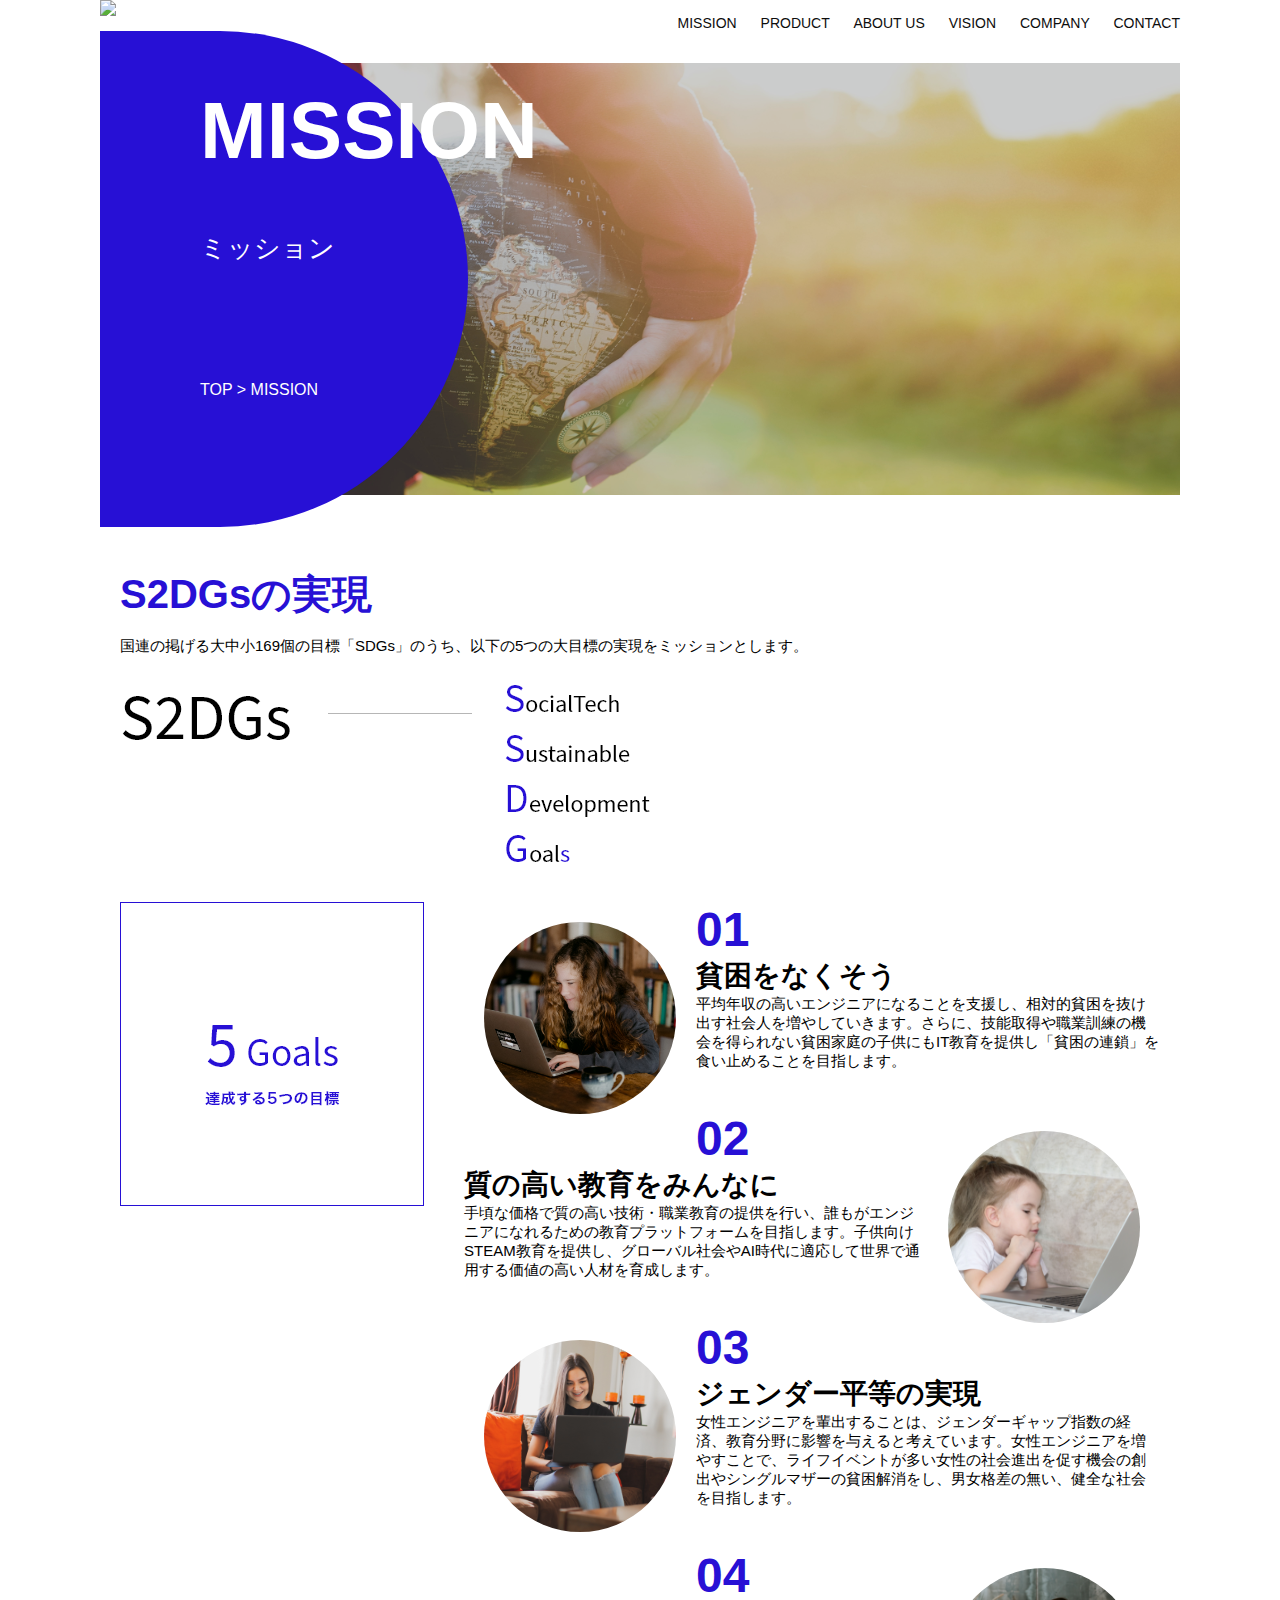
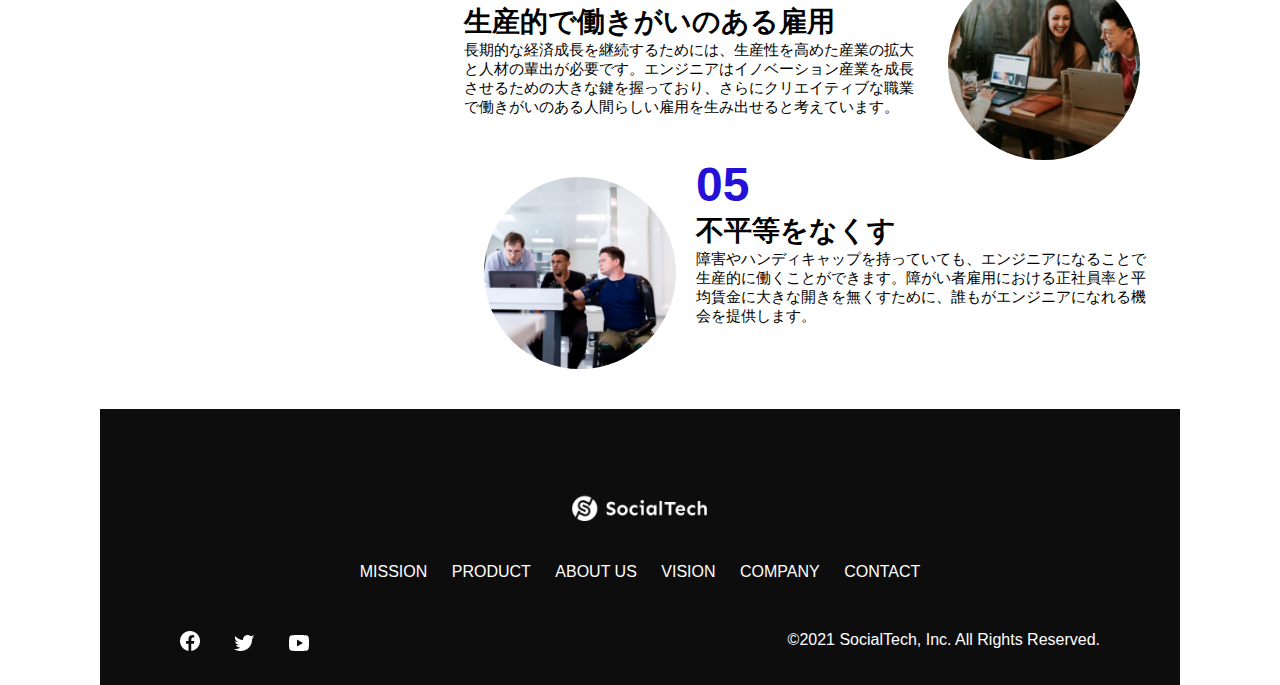
==== mission.html @ fd16773b "初回コミット" ====
<!DOCTYPE html>
<html>

<head>
    <title>SocialTech - MISSON ミッション -</title>
    <meta charset="utf-8">
    <meta description="SocialTechが目指す5つの目標（S2DGs）を紹介します">
    <meta name="viewport" content="width=device-width, initial-scale=1.0">
    <link rel="stylesheet" href="style.css">
</head>

<body>
    <!-- ヘッダー -->
    <header>
        <!-- ロゴ -->
        <a href="index.html" id="logo"><img src="images/logo.png"></a>

        <!-- PC用ナビゲーション -->
        <nav id="nav-pc">
            <a href="mission.html">MISSION</a>
            <a href="product.html">PRODUCT</a>
            <a href="index.html#aboutus">ABOUT US</a>
            <a href="index.html#vision">VISION</a>
            <a href="index.html#company">COMPANY</a>
            <a href="index.html#contact">CONTACT</a>
        </nav>

        <!-- スマホ用メニューボタン -->
        <img id="menu-sp" src="images/button-menu.png"
            onclick="document.getElementById('nav-sp').style.display = 'block'">

        <!-- スマホ用ナビゲーション -->
        <nav id="nav-sp">
            <img id="close" src="images/button-close.png"
                onclick="document.getElementById('nav-sp').style.display = 'none'">
            <a id="logo-sp" href="index.html" onclick="document.getElementById('nav-sp').style.display = 'none'"><img
                    src="images/logo-sp.png"></a>
            <a class="menu" href="mission.html"
                onclick="document.getElementById('nav-sp').style.display = 'none'">MISSION</a>
            <a class="menu" href="product.html"
                onclick="document.getElementById('nav-sp').style.display = 'none'">PRODUCT</a>
            <a class="menu" href="index.html#aboutus"
                onclick="document.getElementById('nav-sp').style.display = 'none'">ABOUT US</a>
            <a class="menu" href="index.html#vision"
                onclick="document.getElementById('nav-sp').style.display = 'none'">VISION</a>
            <a class="menu" href="index.html#company"
                onclick="document.getElementById('nav-sp').style.display = 'none'">COMPANY</a>
            <a class="menu" href="index.html#contact"
                onclick="document.getElementById('nav-sp').style.display = 'none'">CONTACT</a>
            <div id="sns">
                <a href="https://www.facebook.com/sejuku2013"><img src="images/button-facebook.png"></a>
                <a href="https://twitter.com/samuraijuku"><img src="images/button-twitter.png"></a>
                <a href="https://www.youtube.com/channel/UCCFOQO5aDK0xXam4cUQXT8g"><img
                        src="images/button-youtube.png"></a>
            </div>
        </nav>
    </header>
    <main>
        <article>
            <section id="mission-main">
                <div id="mission-title">
                    <h1>MISSION</h1>
                    <span>ミッション</span>
                    <div>TOP > MISSION</div>
                </div>
            </section>
            <section id="mission-s2dgs">
                <h2 class="mission-h2">S2DGsの実現</h2>
                <p>国連の掲げる大中小169個の目標「SDGs」のうち、以下の5つの大目標の実現をミッションとします。</p>
                <img src="images/mission/mission-s2dgs.png">
            </section>
            <section id="mission-5goals">
                <div>
                    <img id="s2dgs-image" src="images/mission/mission-5goals.png">
                </div>
                <div>
                    <div>
                        <img class="fivegoals-image-left" src="images/mission/mission-5goals01.png">
                        <div>
                            <span class="fivegoals-number">01</span>
                            <h3 class="fivegoals-h3">貧困をなくそう</h3>
                            <p class="fivegoals-p">
                                平均年収の高いエンジニアになることを支援し、相対的貧困を抜け出す社会人を増やしていきます。さらに、技能取得や職業訓練の機会を得られない貧困家庭の子供にもIT教育を提供し「貧困の連鎖」を食い止めることを目指します。
                            </p>
                        </div>
                    </div>
                    <div>
                        <img class="fivegoals-image-right" src="images/mission/mission-5goals02.png">
                        <div>
                            <span class="fivegoals-number">02</span>
                            <h3 class="fivegoals-h3">質の高い教育をみんなに</h3>
                            <p class="fivegoals-p">
                                手頃な価格で質の高い技術・職業教育の提供を行い、誰もがエンジニアになれるための教育プラットフォームを目指します。子供向けSTEAM教育を提供し、グローバル社会やAI時代に適応して世界で通用する価値の高い人材を育成します。
                            </p>
                        </div>
                    </div>
                    <div>
                        <img class="fivegoals-image-left" src="images/mission/mission-5goals03.png">

                        <span class="fivegoals-number">03</span>
                        <h3 class="fivegoals-h3">ジェンダー平等の実現</h3>
                        <p class="fivegoals-p">
                            女性エンジニアを輩出することは、ジェンダーギャップ指数の経済、教育分野に影響を与えると考えています。女性エンジニアを増やすことで、ライフイベントが多い女性の社会進出を促す機会の創出やシングルマザーの貧困解消をし、男女格差の無い、健全な社会を目指します。
                        </p>
                    </div>
                    <div>
                        <img class="fivegoals-image-right" src="images/mission/mission-5goals04.png">
                        <span class="fivegoals-number">04</span>
                        <h3 class="fivegoals-h3">生産的で働きがいのある雇用</h3>
                        <p class="fivegoals-p">
                            長期的な経済成長を継続するためには、生産性を高めた産業の拡大と人材の輩出が必要です。エンジニアはイノベーション産業を成長させるための大きな鍵を握っており、さらにクリエイティブな職業で働きがいのある人間らしい雇用を生み出せると考えています。
                        </p>
                    </div>
                    <div>
                        <img class="fivegoals-image-left" src="images/mission/mission-5goals05.png">
                        <span class="fivegoals-number">05</span>
                        <h3 class="fivegoals-h3">不平等をなくす</h3>
                        <p class="fivegoals-p">
                            障害やハンディキャップを持っていても、エンジニアになることで生産的に働くことができます。障がい者雇用における正社員率と平均賃金に大きな開きを無くすために、誰もがエンジニアになれる機会を提供します。
                        </p>
                    </div>
                </div>
            </section>
        </article>
        <footer>
            <div id="footer-logo">
                <img src="images/logo-sp.png">
            </div>
            <div id="footer-link">
                <a href="mission.html">MISSION</a>
                <a href="product.html">PRODUCT</a>
                <a href="index.html#aboutus">ABOUT US</a>
                <a href="index.html#vision">VISION</a>
                <a href="index.html#company">COMPANY</a>
                <a href="index.html#contact">CONTACT</a>
            </div>
            <div id="sns-footer">
                <a href="https://www.facebook.com/sejuku2013"><img src="images/button-facebook.png"></a>
                <a href="https://twitter.com/samuraijuku"><img src="images/button-twitter.png"></a>
                <a href="https://www.youtube.com/channel/UCCFOQO5aDK0xXam4cUQXT8g"><img
                        src="images/button-youtube.png"></a>
                <span id="copyright">&copy;2021 SocialTech, Inc. All Rights Reserved. <span>
            </div>
        </footer>
    </main>
</body>

</html>
---- style.css ----
/* PC、スマホ共通スタイル */
body {
    font-family: "Source Sans Pro", "Hiragino Kaku Gothic ProN", Meiryo, Arial,
        sans-serif;
}

p {
    font-size: 15px;
}

.arrow-right {
    color: #2710d5;
}

#submit {
    margin-top: 50px;
}

/*================
 PC用のスタイル
=================*/
@media screen and (min-width: 768px) {
    /* 横幅設定 */
    body {
        max-width: 1080px;
        min-width: 900px;
        margin: 0 auto 0 auto;
    }

    /* ヘッダー */
    header {
        display: flex;
        justify-content: space-between;
    }

    /* ナビゲーションのレイアウト */
    #nav-pc {
        text-align: right;
        font-size: 14px;
        padding-top: 15px;
    }

    /* ナビゲーションのリンクの装飾設定 */
    #nav-pc > a {
        text-decoration: none;
        margin-left: 20px;
    }
    #nav-pc > a:link {
        color: #0d0d0d;
    }
    #nav-pc > a:visited {
        color: #0d0d0d;
    }
    #nav-pc > a:hover {
        color: #0d0d0d;
        text-decoration: underline;
    }
    #nav-pc > a:active {
        color: #0d0d0d;
    }

    /* スマホ用ナビを非表示 */
    #nav-sp,
    #menu-sp {
        display: none;
    }

    /* メインビジュアル*/
    #main-visual {
        position: relative;
        height: 400px;
    }
    #main-message {
        position: absolute;
        top: 0;
        left: 0;
        background-color: #2710d5;
        color: #ffffff;
        border-radius: 0 0 476px 0;
        max-width: 620px;
        height: 100%;
        width: 100%;
        z-index: 11;
    }
    #main-message > h1 {
        font-size: 60px;
        font-weight: bold;
        margin: 100px 0 0 50px;
    }

    #main-message > p {
        font-size: 28px;
        margin: 0 0 0 50px;
    }
    #main-visual > img {
        max-width: 620px;
        border-radius: 476px 0 0 0;
        position: absolute;
        top: 0;
        right: 0;
        z-index: 10;
    }

    /*見出し*/
    h2 {
        margin: 40px 0 0 0;
    }

    h2::after {
        content: url("images/line.png");
        margin-left: 10px;
    }

    h3 {
        font-size: 27px;
    }

    /* ミッション */
    #mission {
        margin: 80px auto 80px auto;
        width: 100%;
    }

    #mission-flex {
        width: 100%;
        display: flex;
    }

    #mission-flex > div {
        width: 50%;
        margin: 20px;
    }

    #mission-photo {
        width: 100%;
    }

    #s2dgs {
        margin-top: 50px;
    }

    /* プロダクト */
    #product {
        background-color: #fafafa;
        width: 100%;
        margin: 80px 0 80px 0;
        padding: 10px 40px 0px 40px;
    }

    /* 外枠 */
    #product > div {
        margin-top: 40px;
        display: flex;
    }

    /* 左のカラム */
    #product-left {
        width: 50%;
        margin-right: 20px;
    }

    /* 右のカラム */
    #product-right {
        width: 50%;
        margin-left: 20px;
        margin-top: 80px;
    }

    /* 写真＋説明の枠 */
    #product-left > div {
        position: relative;
        height: 480px;
        margin-right: 20px;
    }
    #product-right > div {
        position: relative;
        height: 480px;
        margin-right: 20px;
    }

    /* 写真*/
    .product-photo {
        width: 100%;
    }

    /* 説明文の枠 */
    .product-explain {
        background-color: #ffffff;
        position: absolute;
        left: 0;
        top: 280px;
        margin: 0 40px 0 40px;
        padding: 20px;
        box-shadow: 5px 5px 10px rgba(0, 0, 0, 0.05);
    }

    /* 説明文の英語 */
    .product-explain > span {
        color: #2710d5;
        font-weight: bold;
        font-size: 16px;
        margin: 0px;
    }

    /* 説明文の見出し */
    .product-explain > h3 {
        margin: 5px 0 5px 0;
    }

    /* 説明文 */
    .product-explain > p {
        margin: 0;
    }

    /* もっと見るボタン */
    #product-more {
        margin: 0 auto -42px auto;
    }

    /* ABOUT US */
    #aboutus {
        margin: 80px auto 80px auto;
    }

    /* ３つの組織文化と写真を入れる枠 */
    #aboutus > div {
        display: flex;
    }

    /* 写真 */
    .culture-img {
        width: 100%;
        align-self: flex-start;
    }

    .culture-img2 {
        margin-top: 50px;
        width: 100%;
    }

    /* 3つの組織文化の表 */
    .culture-table {
        margin-right: 50px;
    }

    /* 番号 */
    .culture-num {
        font-size: 80px;
        color: #2710d5;
        margin: 0 20px 0 0;
    }

    /* 組織文化英語 */
    .culture-en {
        color: #2710d5;
        font-weight: bold;
        font-size: 24px;
        display: block;
    }

    /* 組織文化日本語 */
    .culture-jp {
        font-size: 28px;
        font-weight: bold;
    }

    /* 説明文 */
    .culture-description {
        margin: 0;
    }

    /* ビジョン */
    #vision {
        margin: 80px auto 80px auto;
    }

    /* セクション内の外枠*/
    #vision > div {
        width: 100%;
        display: flex;
        justify-content: space-between;
        flex-wrap: wrap;
    }

    /*7つの行動指針の枠*/
    .vision-box {
        width: 300px;
        height: 300px;
        margin-bottom: 30px;
        position: relative;
    }

    .vision-box > img {
        width: 100%;
        height: auto;
        position: absolute;
        top: 0;
        left: 0;
        z-index: 30;
    }

    .vision-box > span {
        position: absolute;
        top: 0;
        left: 0;
        z-index: 31;
        margin-right: 20px;
    }

    .vision-box > span > h4 {
        color: #2710d5;
        font-size: 24px;
        margin: 80px 0 0 0;
    }

    .vision-box > span > h4::first-letter {
        font-size: 40px;
    }

    .vision-box > span > h5 {
        font-size: 20px;
        margin: 0 0 0 0;
    }

    .vision-box > span > p {
        margin: 10px 0 0 0;
    }

    /*会社概要*/
    #company {
        margin: 80px auto 80px auto;
    }

    #company > table {
        width: 100%;
    }

    .tableheader {
        text-align: left;
        padding: 20px;
        border-bottom-color: #2710d5;
        border-bottom-width: 1px;
        border-bottom-style: solid;
        width: 100px;
    }

    .tableheader-first {
        text-align: left;
        padding: 20px;
        border-bottom-color: #2710d5;
        border-bottom-width: 1px;
        border-bottom-style: solid;
        border-top-color: #2710d5;
        border-top-width: 1px;
        border-top-style: solid;
        width: 100px;
    }

    .cell {
        padding: 30px;
        border-bottom-color: #ececec;
        border-bottom-width: 1px;
        border-bottom-style: solid;
    }
    .cell-first {
        padding: 30px;
        border-bottom-color: #ececec;
        border-bottom-width: 1px;
        border-bottom-style: solid;
        border-top-color: #ececec;
        border-top-width: 1px;
        border-top-style: solid;
    }

    #company > iframe {
        width: 100%;
        height: 368px;
        margin-top: 40px;
    }

    /* お問い合わせ */
    #contact {
        margin: 80px auto 80px auto;
    }

    /* 外枠 */
    #contact > form > div {
        display: flex;
        flex-direction: row;
        flex-wrap: wrap;
        padding-bottom: 30px;
    }

    /* 左列　見出し */
    .contact-heading {
        width: 240px;
        align-self: center;
    }
    /* 見出しのラベル */
    .contact-label {
        width: 200px;
        font-weight: bold;
    }
    /* 必須 */
    .contact-span {
        color: #ce2222;
        margin: 0 0 0 20px;
        font-weight: bold;
    }
    /* テキストボックス */
    .contact-textbox {
        border-top: 0px;
        border-left: 0px;
        border-right: 0px;
        border-bottom-width: 1px;
        border-bottom-color: #707070;
        border-style: solid;
        background-color: #fafafa;
        height: 56px;
        width: 400px;
    }

    /* お問い合わせ内容のテキストエリア */
    .contact-textarea {
        border-top: 0px;
        border-left: 0px;
        border-right: 0px;
        border-bottom-width: 1px;
        border-bottom-color: #707070;
        background-color: #fafafa;
        width: 400px;
        height: 200px;
    }

    /* 個人情報の取り扱い */
    details {
        width: 700px;
    }
    details > div {
        background-color: #fafafa;
        padding: 20px;
    }

    details > span {
        font-weight: bold;
    }

    /* フッター */
    footer {
        background-color: #0d0d0d;
        text-align: center;
        padding: 80px 80px 30px 80px;
    }

    #footer-logo {
        margin-bottom: 30px;
    }

    #footer-link {
        margin-bottom: 50px;
    }
    #footer-link > a {
        text-decoration: none;
        margin: 10px;
    }
    #footer-link > a:link {
        color: #ffffff;
    }
    #footer-link > a:visited {
        color: #ffffff;
    }
    #footer-link > a:hover {
        color: #ffffff;
        text-decoration: underline;
    }
    #footer-link > a:active {
        color: #ffffff;
    }

    #sns-footer {
        text-align: left;
        width: 100%;
    }
    #sns-footer > a {
        margin-right: 30px;
    }

    #copyright {
        color: #ffffff;
        text-align: right;
        float: right;
    }

    /* mission.html用スタイル */
    /* ミッションのメインビジュアル */
    #mission-main {
        height: 496px;
        width: 100%;
        background-image: url("images/mission/mission-main.png");
        background-repeat: no-repeat;
        background-position-y: center;
    }

    #mission-title {
        background-color: #2710d5;
        width: 368px;
        color: #ffffff;
        height: 496px;
        border-radius: 0 248px 248px 0;
        position: relative;
    }
    #mission-title > h1 {
        position: absolute;
        top: 0;
        left: 100px;
        font-size: 80px;
    }

    #mission-title > span {
        position: absolute;
        top: 200px;
        left: 100px;
        font-size: 26px;
    }

    #mission-title > div {
        position: absolute;
        top: 350px;
        left: 100px;
        font-size: 16px;
    }

    #mission-s2dgs {
        width: 100%;
        margin: 20px;
    }

    .mission-h2 {
        color: #2710d5;
        font-size: 40px;
    }

    .mission-h2::after {
        content: none;
    }

    #section-s2dgs > img {
        width: 100%;
    }

    #mission-5goals {
        margin: 20px;
        display: flex;
    }
    #mission-5goals > div {
        flex-grow: 1;
    }

    #mission-5goals > div > div {
        margin-bottom: 40px;
    }

    #s2dgs-image {
        margin-right: 40px;
    }

    .fivegoals-image-right {
        float: right;
        margin: 20px;
    }

    .fivegoals-image-left {
        float: left;
        margin: 20px;
    }

    .fivegoals-number {
        color: #2710d5;
        font-size: 48px;
        font-weight: bold;
        margin: 0;
    }

    .fivegoals-h3 {
        font-size: 28px;
        margin: 0;
    }
    .fivegoals-p {
        margin: 0;
    }

    /* プロダクトページ */
    #product-main {
        height: 496px;
        width: 100%;
        background-image: url("images/product/product-main.png");
        background-repeat: no-repeat;
        background-position-y: center;
    }

    #product-title {
        background-color: #2710d5;
        width: 368px;
        color: #ffffff;
        height: 496px;
        border-radius: 0 248px 248px 0;
        position: relative;
    }
    #product-title > h1 {
        position: absolute;
        top: 0;
        left: 100px;
        font-size: 80px;
    }

    #product-title > span {
        position: absolute;
        top: 200px;
        left: 100px;
        font-size: 26px;
    }

    #product-title > div {
        position: absolute;
        top: 350px;
        left: 100px;
        font-size: 16px;
    }

    /* セクション1 */
    .product-section1 {
        position: relative;
        margin: 20px;
        height: 340px;
    }

    .product-section1 > img {
        position: absolute;
        top: 0;
        left: 0;
        width: 450px;
        margin: 0 40px 30px 0;
        border-radius: 0 432px 0 0;
    }

    .product-section1 > div {
        position: absolute;
        top: 0;
        left: 480px;
    }

    /*セクション２*/

    .product-section2 {
        position: relative;
        margin: 20px;
        height: 340px;
    }

    .product-section2 > img {
        position: absolute;
        top: 0;
        right: 0;
        width: 450px;
        margin: 0 0 30px 40px;
        border-radius: 432px 0 0 0;
    }

    .product-section2 > div {
        width: 500px;
        position: absolute;
        top: 0;
        left: 0;
    }

    .product-h2 {
        color: #2710d5;
        font-size: 24px;
        margin: 0;
    }

    .product-h3 {
        font-size: 28px;
        margin: 0;
    }
}

/*====================
 スマートフォン用のスタイル
=====================*/
@media screen and (max-width: 767px) {
    body {
        min-width: 375px;
        margin: 0;
    }

    /* PC用ナビゲーション非表示 */
    #nav-pc {
        display: none;
    }

    /* ハンバーガーメニュー */
    #menu-sp {
        float: right;
        padding: 0;
    }

    /* スマホ用ナビゲーションの表示切替*/
    /* 初期状態、レイアウトと非表示設定 */
    #nav-sp {
        background-color: #2710d5;
        position: absolute;
        left: 0;
        top: 0;
        height: 100%;
        width: 100%;
        display: none;
        z-index: 100;
    }

    /* ×ボタン */
    #close {
        position: absolute;
        top: 20px;
        right: 20px;
    }

    /* ナビゲーションメニュー用ロゴ */
    #logo-sp {
        margin: 80px 0 30px 20px;
    }

    /* ナビゲーションのリンクの装飾設定 */
    #nav-sp > a {
        display: block;
    }

    #nav-sp > a:link {
        color: #ffffff;
    }
    #nav-sp > a:visited {
        color: #ffffff;
    }
    #nav-sp > a:hover {
        color: #ffffff;
        text-decoration: underline;
    }
    #nav-sp > a:active {
        color: #ffffff;
    }

    #nav-sp > .menu {
        text-decoration: none;
        display: block;
        margin: 0 20px 0 20px;
        height: 44px;
        font-size: 16px;
        background-image: url("images/arrow.png");
        background-repeat: no-repeat;
        background-position: right top;
    }

    #sns {
        position: absolute;
        bottom: 20px;
        left: 20px;
    }
    #sns > a {
        margin-right: 30px;
    }

    /* メインビジュアル */
    #main-visual {
        position: relative;
        height: 470px;
        width: 100%;
        overflow: hidden;
    }
    #main-visual > div {
        position: absolute;
        top: 0;
        left: 0;
        background-color: #2710d5;
        color: white;
        border-radius: 0 0 476px 0;
        text-align: center;
        height: 280px;
        width: 100%;
        z-index: 11;
    }
    #main-visual > div > div {
        margin: 100px 0 auto 0;
    }
    #main-visual > div > h1 {
        font-size: 28px;
        margin: 90px 0 0 0;
    }

    #main-visual > div > p {
        margin: 0;
    }

    #main-visual > img {
        width: 100%;
        border-radius: 476px 0 0 0;

        z-index: 10;
        position: absolute;
        bottom: 0;
        right: 0;
    }

    /*見出し*/
    h2::after {
        content: url("images/line.png");
        margin-left: 10px;
    }

    h3 {
        font-size: 24px;
        margin: 10px 0 0 0;
    }

    /* ミッション */
    #mission {
        margin: 20px;
    }

    #mission-photo {
        width: 100%;
    }

    #s2dgs {
        width: 100%;
    }

    /* プロダクト */
    #product {
        background-color: #fafafa;
        padding-top: 10px;
    }

    #product h2 {
        margin-left: 20px;
    }
    /* 外枠 */
    /* 左右のカラム　スマホでは縦並び */
    #product-left,
    #product-right {
        margin-right: 20px;
        margin-left: 20px;
    }

    /* 写真＋説明の枠 */
    #product-left > div,
    #product-right > div {
        position: relative;
        height: 540px;
    }

    /* 説明文の枠 */
    .product-explain {
        background-color: #ffffff;
        position: absolute;
        left: 0;
        bottom: 50px;
        padding: 20px;
        box-shadow: 5px 5px 10px rgba(0, 0, 0, 0.05);
    }

    .product-explain > span {
        color: #2710d5;
        font-weight: bold;
        font-size: 16px;
        margin: 0px;
    }

    .product-explain > h3 {
        margin: 10px 0 10px 0;
    }

    /* 写真*/
    .product-photo {
        width: 100%;
    }

    #product-more > img {
        margin: 0 0 -42px 20px;
    }

    /* ABOUT US */
    #aboutus {
        margin: 80px 20px 80px 20px;
    }

    #aboutus > div {
        display: flex;
        flex-direction: column;
    }

    .culture-table {
        width: 100%;
        padding-right: 20px;
        order: 2;
    }

    .culture-img {
        width: 100%;
        order: 1;
    }

    .culture-img2 {
        width: 100%;
    }
    .culture-num {
        font-size: 80px;
        color: #2710d5;
    }

    .culture-en {
        color: #2710d5;
        font-weight: bold;
        font-size: 24px;
        display: block;
    }

    .culture-jp {
        display: block;
    }

    .culture-description {
        margin: 0;
    }

    /* ビジョン */
    #vision {
        margin: 80px 20px 80px 20px;
    }

    .vision-box {
        width: 300px;
        height: 300px;
        margin-bottom: 30px;
        position: relative;
    }

    .vision-box > img {
        width: 100%;
        height: auto;
        position: absolute;
        top: 0;
        left: 0;
        z-index: 30;
    }

    .vision-box > span {
        position: absolute;
        top: 0;
        left: 0;
        z-index: 31;
        margin-right: 20px;
    }

    .vision-box > span > h4 {
        color: #2710d5;
        font-size: 24px;
        margin: 60px 0 0 0;
    }

    .vision-box > span > h5 {
        font-size: 20px;
        margin: 0 0 0 0;
    }
    .vision-box > span > p {
        margin: 10px 0 0 0;
    }

    /*会社概要*/
    #company {
        margin: 0 20px 0 20px;
    }

    #company > h3 {
        margin-bottom: 20px;
    }

    #company > table {
        width: 100%;
    }

    .tableheader-first {
        text-align: left;
        padding: 20px;
        border-bottom-color: #2710d5;
        border-bottom-width: 1px;
        border-bottom-style: solid;
        border-top-color: #2710d5;
        border-top-width: 1px;
        border-top-style: solid;
        width: 50px;
    }
    .tableheader {
        text-align: left;
        padding: 20px;
        border-bottom-color: #2710d5;
        border-bottom-width: 1px;
        border-bottom-style: solid;
        width: 50px;
    }

    .cell-first {
        padding: 20px;
        border-bottom-color: #ececec;
        border-bottom-width: 1px;
        border-bottom-style: solid;
        border-top-color: #ececec;
        border-top-width: 1px;
        border-top-style: solid;
    }
    .cell {
        padding: 20px;
        border-bottom-color: #ececec;
        border-bottom-width: 1px;
        border-bottom-style: solid;
    }

    #company > iframe {
        width: 100%;
        height: 240px;
        margin: 40px 0 0 0;
    }

    /* お問い合わせ */
    #contact {
        margin: 80px 20px 80px 20px;
    }

    #contact > h3 {
        margin-bottom: 20px;
    }

    #contact > form > div {
        margin-bottom: 20px;
    }

    .contact-heading {
        margin-bottom: 20px;
    }

    /* ラベル */
    .contact-label {
        width: 200px;
        font-weight: bold;
    }

    /* 必須 */
    .contact-span {
        color: #ce2222;
        margin: 0 0 0 20px;
        font-weight: bold;
    }

    .contact-textbox {
        height: 56px;
        border-top: 0px;
        border-left: 0px;
        border-right: 0px;
        background-color: #fafafa;
        border-bottom-width: 1px;
        border-bottom-color: #707070;
        border-style: solid;
        min-width: 300px;
        width: 100%;
    }

    .contact-textarea {
        height: 150px;
        border-top: 0px;
        border-left: 0px;
        border-right: 0px;
        background-color: #fafafa;
        width: 100%;
    }

    .radiobutton {
        margin-bottom: 20px;
    }

    /* .radiobutton + label::after {
        content: "\A";
        white-space: pre;
    } */

    /* フッター */
    footer {
        background-color: #0d0d0d;
        padding: 30px 20px 50px 20px;
    }

    #footer-logo {
        margin-bottom: 30px;
    }

    #footer-link {
        margin-bottom: 50px;
    }
    #footer-link > a {
        text-decoration: none;
        margin: 0 20px 30px 0;
        display: block;

        background-image: url("images/arrow.png");
        background-repeat: no-repeat;
        background-position: right top;
    }
    #footer-link > a:link {
        color: #ffffff;
    }
    #footer-link > a:visited {
        color: #ffffff;
    }
    #footer-link > a:hover {
        color: #ffffff;
        text-decoration: underline;
    }
    #footer-link > a:active {
        color: #ffffff;
    }
    #sns-footer {
        display: block;
        width: 100%;
    }

    #sns-footer > a {
        margin-right: 30px;
    }
    #copyright {
        font-size: 12px;
        display: block;
        margin-top: 30px;
        color: #ffffff;
    }

    /* mission.html用スタイル */
    /* ミッションのメインビジュアル */
    #mission-main {
        height: 256px;
        width: 100%;
        background-image: url("images/mission/mission-main.png");
        background-repeat: no-repeat;
        background-position-y: center;
        background-size: auto 208px;
    }

    #mission-title {
        background-color: #2710d5;
        width: 136px;
        color: #ffffff;
        height: 256px;
        border-radius: 0 248px 248px 0;
        position: relative;
    }
    #mission-title > h1 {
        position: absolute;
        top: 0;
        left: 20px;
        font-size: 40px;
    }

    #mission-title > span {
        position: absolute;
        top: 110px;
        left: 20px;
        font-size: 18px;
    }

    #mission-title > div {
        position: absolute;
        top: 180px;
        left: 20px;
        font-size: 13px;
    }

    /* ミッションページ　S2DGSの設定 */
    #mission-s2dgs {
        margin: 20px;
    }

    .mission-h2 {
        color: #2710d5;
        font-size: 38px;
        margin: 0px;
    }

    .mission-h2::after {
        content: none;
    }

    #mission-s2dgs > img {
        width: 100%;
    }

    #section-s2dgs > img {
        width: 100%;
    }

    /* ミッションページ　S2DGSの設定 */
    #mission-5goals {
        margin: 20px;
    }

    #mission-5goals > div > div {
        margin-bottom: 40px;
    }

    #s2dgs-image {
        width: 100%;
    }
    .fivegoals-image-right {
        margin: 20px auto 20px auto;
        display: block;
    }

    .fivegoals-image-left {
        margin: 20px auto 20px auto;
        display: block;
    }

    .fivegoals-number {
        color: #2710d5;
        font-size: 48px;
        margin: 0;
    }

    .fivegoals-h3 {
        font-size: 28px;
        margin: 0;
    }
    .fivegoals-p {
        margin: 0;
    }

    /* プロダクトページ */

    #product-main {
        height: 256px;
        width: 100%;
        background-image: url("images/product/product-main.png");
        background-repeat: no-repeat;
        background-position-y: center;
        background-size: auto 208px;
    }

    #product-title {
        background-color: #2710d5;
        width: 136px;
        color: #ffffff;
        height: 256px;
        border-radius: 0 248px 248px 0;
        position: relative;
    }
    #product-title > h1 {
        position: absolute;
        top: 0;
        left: 20px;
        font-size: 40px;
    }

    #product-title > span {
        position: absolute;
        top: 110px;
        left: 20px;
        font-size: 18px;
    }

    #product-title > div {
        position: absolute;
        top: 180px;
        left: 20px;
        font-size: 13px;
    }

    .product-section1 {
        margin: 20px;
    }

    .product-section1 > img {
        width: 100%;
        border-radius: 0 300px 0 0;
    }

    .product-section1 > div {
    }

    .product-section2 {
        margin: 20px;

        display: flex;
        flex-direction: column;
    }

    .product-section2 > img {
        order: 1;
        width: 100%;
        border-radius: 300px 0 0 0;
    }

    .product-section2 > div {
        order: 2;
    }

    .product-h2 {
        color: #2710d5;
        font-size: 24px;
        /* width: 250px; */
        margin: 0;
    }

    .product-h3 {
        font-size: 28px;
        margin: 0;
    }
}
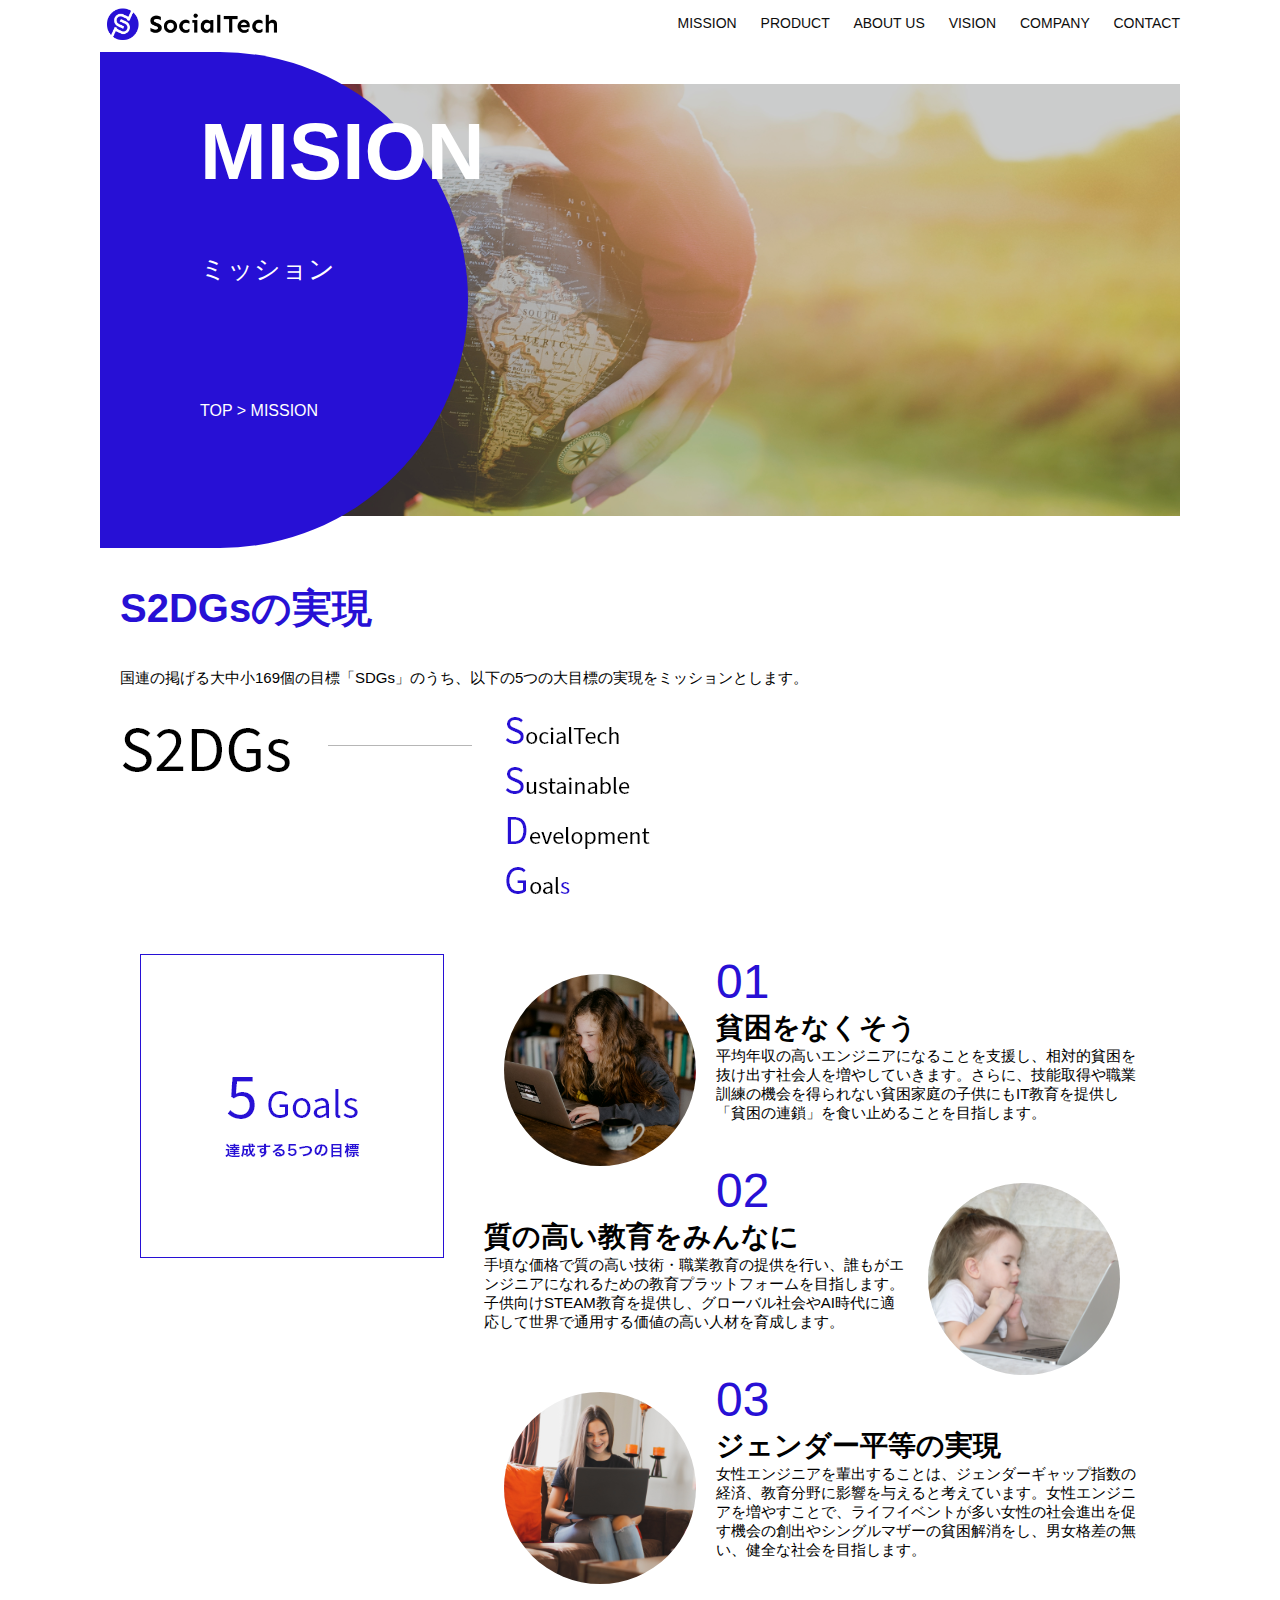
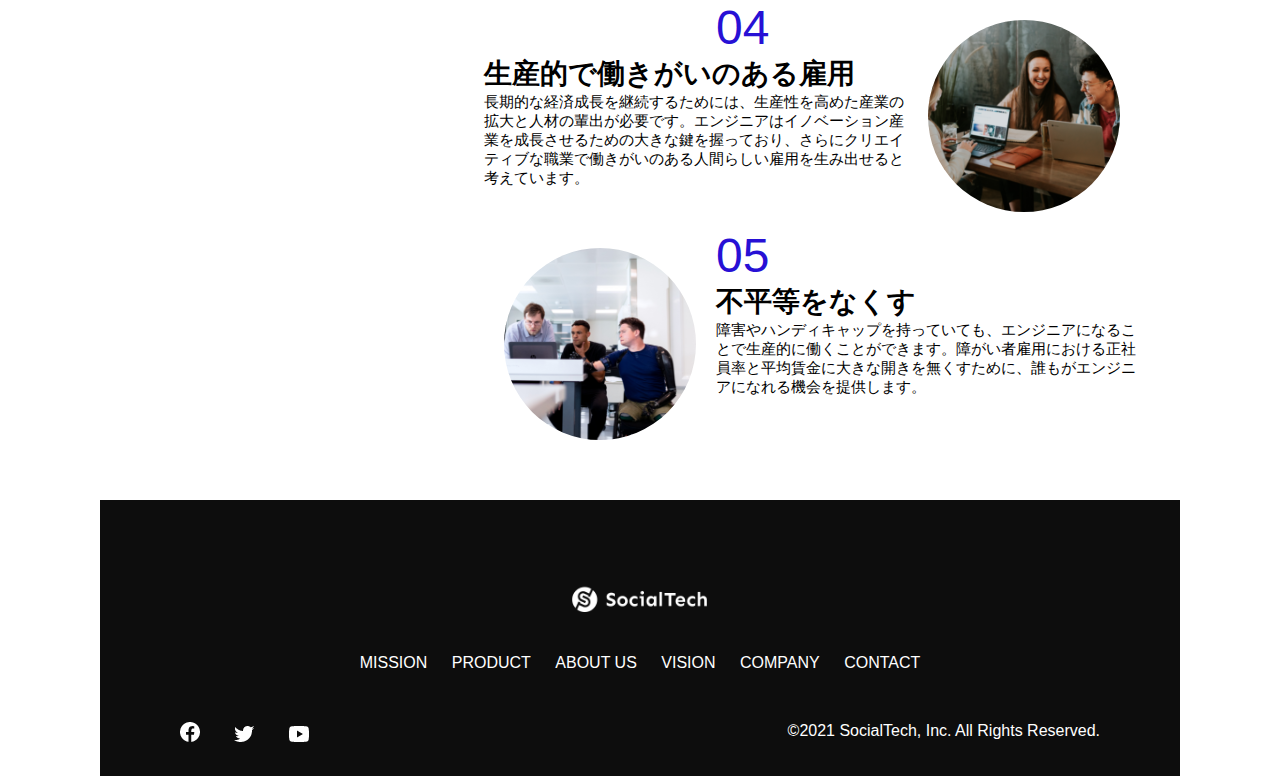
==== commit 632c0b40: "初回コミット" ====
--- a/mission.html
+++ b/mission.html
@@ -1,148 +1,135 @@
 <!DOCTYPE html>
 <html>
-
-<head>
-    <title>SocialTech - MISSON ミッション -</title>
-    <meta charset="utf-8">
-    <meta description="SocialTechが目指す5つの目標（S2DGs）を紹介します">
+  <head>
+    
+    <title>SocialTech - MISSION ミッション -</title>
+    <meta charset="UTF-8">
+    <meta name="description" content="SocialTechが目指す５つの目標(S2DGs)を紹介します">
     <meta name="viewport" content="width=device-width, initial-scale=1.0">
     <link rel="stylesheet" href="style.css">
-</head>
-
-<body>
+  </head>
+  
+  <body>
     <!-- ヘッダー -->
     <header>
-        <!-- ロゴ -->
-        <a href="index.html" id="logo"><img src="images/logo.png"></a>
+      <a href="index.html" id="logo"><img src="images/logo.png" alt="トップページに戻る"</a>
 
-        <!-- PC用ナビゲーション -->
-        <nav id="nav-pc">
-            <a href="mission.html">MISSION</a>
-            <a href="product.html">PRODUCT</a>
-            <a href="index.html#aboutus">ABOUT US</a>
-            <a href="index.html#vision">VISION</a>
-            <a href="index.html#company">COMPANY</a>
-            <a href="index.html#contact">CONTACT</a>
-        </nav>
+      <!-- PC用ナビゲーション -->
+      <nav id="nav-pc">
+        <a href="mission.html">MISSION</a>
+        <a href="product.html">PRODUCT</a>
+        <a href="index.html#aboutus">ABOUT US</a>
+        <a href="index.html#vision">VISION</a>
+        <a href="index.html#company">COMPANY</a>
+        <a href="index.html#contact">CONTACT</a>
+      </nav>
 
-        <!-- スマホ用メニューボタン -->
-        <img id="menu-sp" src="images/button-menu.png"
-            onclick="document.getElementById('nav-sp').style.display = 'block'">
-
-        <!-- スマホ用ナビゲーション -->
-        <nav id="nav-sp">
-            <img id="close" src="images/button-close.png"
-                onclick="document.getElementById('nav-sp').style.display = 'none'">
-            <a id="logo-sp" href="index.html" onclick="document.getElementById('nav-sp').style.display = 'none'"><img
-                    src="images/logo-sp.png"></a>
-            <a class="menu" href="mission.html"
-                onclick="document.getElementById('nav-sp').style.display = 'none'">MISSION</a>
-            <a class="menu" href="product.html"
-                onclick="document.getElementById('nav-sp').style.display = 'none'">PRODUCT</a>
-            <a class="menu" href="index.html#aboutus"
-                onclick="document.getElementById('nav-sp').style.display = 'none'">ABOUT US</a>
-            <a class="menu" href="index.html#vision"
-                onclick="document.getElementById('nav-sp').style.display = 'none'">VISION</a>
-            <a class="menu" href="index.html#company"
-                onclick="document.getElementById('nav-sp').style.display = 'none'">COMPANY</a>
-            <a class="menu" href="index.html#contact"
-                onclick="document.getElementById('nav-sp').style.display = 'none'">CONTACT</a>
-            <div id="sns">
-                <a href="https://www.facebook.com/sejuku2013"><img src="images/button-facebook.png"></a>
-                <a href="https://twitter.com/samuraijuku"><img src="images/button-twitter.png"></a>
-                <a href="https://www.youtube.com/channel/UCCFOQO5aDK0xXam4cUQXT8g"><img
-                        src="images/button-youtube.png"></a>
-            </div>
-        </nav>
+      <!-- スマホ用メニューボタン -->
+      <img id="menu-sp" src="images/button-menu.png" alt="ナビゲーションを開く" onclick="document.getElementById('nav-sp').style.display = 'block'">
+  
+      <!-- スマホ用ナビゲーション -->
+      <nav id="nav-sp">
+        <img id="close" src="images/button-close.png" alt="ナビゲーションを閉じる" onclick="document.getElementById('nav-sp').style.display = 'none'">
+        <a id="logo-sp" href="index.html" onclick="document.getElementById('nav-sp').style.display = 'none'"><img
+            src="images/logo-sp.png" alt="トップページに戻る"></a>
+        <a class="menu" href="mission.html" onclick="document.getElementById('nav-sp').style.display = 'none'">MISSION</a>
+        <a class="menu" href="product.html" onclick="document.getElementById('nav-sp').style.display = 'none'">PRODUCT</a>
+        <a class="menu" href="index.html#aboutus" onclick="document.getElementById('nav-sp').style.display = 'none'">ABOUT
+          US</a>
+        <a class="menu" href="index.html#vision"
+          onclick="document.getElementById('nav-sp').style.display = 'none'">VISION</a>
+        <a class="menu" href="index.html#company"
+          onclick="document.getElementById('nav-sp').style.display = 'none'">COMPANY</a>
+        <a class="menu" href="index.html#contact"
+          onclick="document.getElementById('nav-sp').style.display = 'none'">CONTACT</a>
+        <div id="sns">
+          <a href="https://www.facebook.com/sejuku2013"><img src="images/button-facebook.png" alt="Facebookのリンク"></a>
+          <a href="https://twitter.com/samuraijuku"><img src="images/button-twitter.png" alt="Twitterのリンク"></a>
+          <a href="https://www.youtube.com/channel/UCCFOQO5aDK0xXam4cUQXT8g"><img src="images/button-youtube.png" alt="YouTubeのリンク"></a>
+        </div>
+      </nav>
     </header>
     <main>
-        <article>
-            <section id="mission-main">
-                <div id="mission-title">
-                    <h1>MISSION</h1>
-                    <span>ミッション</span>
-                    <div>TOP > MISSION</div>
-                </div>
-            </section>
-            <section id="mission-s2dgs">
-                <h2 class="mission-h2">S2DGsの実現</h2>
-                <p>国連の掲げる大中小169個の目標「SDGs」のうち、以下の5つの大目標の実現をミッションとします。</p>
-                <img src="images/mission/mission-s2dgs.png">
-            </section>
-            <section id="mission-5goals">
-                <div>
-                    <img id="s2dgs-image" src="images/mission/mission-5goals.png">
-                </div>
-                <div>
-                    <div>
-                        <img class="fivegoals-image-left" src="images/mission/mission-5goals01.png">
-                        <div>
-                            <span class="fivegoals-number">01</span>
-                            <h3 class="fivegoals-h3">貧困をなくそう</h3>
-                            <p class="fivegoals-p">
-                                平均年収の高いエンジニアになることを支援し、相対的貧困を抜け出す社会人を増やしていきます。さらに、技能取得や職業訓練の機会を得られない貧困家庭の子供にもIT教育を提供し「貧困の連鎖」を食い止めることを目指します。
-                            </p>
-                        </div>
-                    </div>
-                    <div>
-                        <img class="fivegoals-image-right" src="images/mission/mission-5goals02.png">
-                        <div>
-                            <span class="fivegoals-number">02</span>
-                            <h3 class="fivegoals-h3">質の高い教育をみんなに</h3>
-                            <p class="fivegoals-p">
-                                手頃な価格で質の高い技術・職業教育の提供を行い、誰もがエンジニアになれるための教育プラットフォームを目指します。子供向けSTEAM教育を提供し、グローバル社会やAI時代に適応して世界で通用する価値の高い人材を育成します。
-                            </p>
-                        </div>
-                    </div>
-                    <div>
-                        <img class="fivegoals-image-left" src="images/mission/mission-5goals03.png">
+      <article>
+        <section id="mission-main">
+          <div id="mission-title">
+            <h1>MISION</h1>
+            <span>ミッション</span>
+            <div>TOP > MISSION</div>
+          </div>
+        </section>
+        <!-- S2DGs -->
+        <section id="mission-s2dgs">
+          <h2 class="mission-h2">S2DGsの実現</h2>
+          <p>国連の掲げる大中小169個の目標「SDGs」のうち、以下の5つの大目標の実現をミッションとします。</p>
+          <img src="images/mission/mission-s2dgs.png" alt="S2DGs">
+        </section>
+        <!-- 5Goals -->
+        <section id="mission-5goals">
+          <div>
+            <img src="images/mission/mission-5goals.png" alt="5Goals">
+          </div>
+          <div>
+            <div>
+              <img class="fivegoals-image-left" src="images/mission/mission-5goals01.png" alt="PCを操作する女の子">
+              <span class="fivegoals-number">01</span>
+              <h3 class="fivegoals-h3">貧困をなくそう</h3>
+              <p class="fivegoals-p">
+                平均年収の高いエンジニアになることを支援し、相対的貧困を抜け出す社会人を増やしていきます。さらに、技能取得や職業訓練の機会を得られない貧困家庭の子供にもIT教育を提供し「貧困の連鎖」を食い止めることを目指します。</p>
+            </div>
+            <div>
+              <img class="fivegoals-image-right" src="images/mission/mission-5goals02.png" alt="PCを見つめる小さい女の子">
+              <span class="fivegoals-number">02</span>
+              <h3 class="fivegoals-h3">質の高い教育をみんなに</h3>
+              <p class="fivegoals-p">
+                手頃な価格で質の高い技術・職業教育の提供を行い、誰もがエンジニアになれるための教育プラットフォームを目指します。子供向けSTEAM教育を提供し、グローバル社会やAI時代に適応して世界で通用する価値の高い人材を育成します。</p>
+            </div>
+            <div>
+              <img class="fivegoals-image-left" src="images/mission/mission-5goals03.png" alt="PCを操作する女性">
+              <span class="fivegoals-number">03</span>
+              <h3 class="fivegoals-h3">ジェンダー平等の実現</h3>
+              <p class="fivegoals-p">
+                女性エンジニアを輩出することは、ジェンダーギャップ指数の経済、教育分野に影響を与えると考えています。女性エンジニアを増やすことで、ライフイベントが多い女性の社会進出を促す機会の創出やシングルマザーの貧困解消をし、男女格差の無い、健全な社会を目指します。</p>
+            </div>
+            <div>
+              <img class="fivegoals-image-right" src="images/mission/mission-5goals04.png" alt="笑顔で話し合う3人の男女">
+              <span class="fivegoals-number">04</span>
+              <h3 class="fivegoals-h3">生産的で働きがいのある雇用</h3>
+              <p class="fivegoals-p">
+                長期的な経済成長を継続するためには、生産性を高めた産業の拡大と人材の輩出が必要です。エンジニアはイノベーション産業を成長させるための大きな鍵を握っており、さらにクリエイティブな職業で働きがいのある人間らしい雇用を生み出せると考えています。</p>
+            </div>
+            <div>
+              <img class="fivegoals-image-left" src="images/mission/mission-5goals05.png" alt="障害を持つ男性が生き生きと働く様子">
+              <span class="fivegoals-number">05</span>
+              <h3 class="fivegoals-h3">不平等をなくす</h3>
+              <p class="fivegoals-p">障害やハンディキャップを持っていても、エンジニアになることで生産的に働くことができます。障がい者雇用における正社員率と平均賃金に大きな開きを無くすために、誰もがエンジニアになれる機会を提供します。</p>
+            </div>
 
-                        <span class="fivegoals-number">03</span>
-                        <h3 class="fivegoals-h3">ジェンダー平等の実現</h3>
-                        <p class="fivegoals-p">
-                            女性エンジニアを輩出することは、ジェンダーギャップ指数の経済、教育分野に影響を与えると考えています。女性エンジニアを増やすことで、ライフイベントが多い女性の社会進出を促す機会の創出やシングルマザーの貧困解消をし、男女格差の無い、健全な社会を目指します。
-                        </p>
-                    </div>
-                    <div>
-                        <img class="fivegoals-image-right" src="images/mission/mission-5goals04.png">
-                        <span class="fivegoals-number">04</span>
-                        <h3 class="fivegoals-h3">生産的で働きがいのある雇用</h3>
-                        <p class="fivegoals-p">
-                            長期的な経済成長を継続するためには、生産性を高めた産業の拡大と人材の輩出が必要です。エンジニアはイノベーション産業を成長させるための大きな鍵を握っており、さらにクリエイティブな職業で働きがいのある人間らしい雇用を生み出せると考えています。
-                        </p>
-                    </div>
-                    <div>
-                        <img class="fivegoals-image-left" src="images/mission/mission-5goals05.png">
-                        <span class="fivegoals-number">05</span>
-                        <h3 class="fivegoals-h3">不平等をなくす</h3>
-                        <p class="fivegoals-p">
-                            障害やハンディキャップを持っていても、エンジニアになることで生産的に働くことができます。障がい者雇用における正社員率と平均賃金に大きな開きを無くすために、誰もがエンジニアになれる機会を提供します。
-                        </p>
-                    </div>
-                </div>
-            </section>
-        </article>
-        <footer>
-            <div id="footer-logo">
-                <img src="images/logo-sp.png">
-            </div>
-            <div id="footer-link">
-                <a href="mission.html">MISSION</a>
-                <a href="product.html">PRODUCT</a>
-                <a href="index.html#aboutus">ABOUT US</a>
-                <a href="index.html#vision">VISION</a>
-                <a href="index.html#company">COMPANY</a>
-                <a href="index.html#contact">CONTACT</a>
-            </div>
-            <div id="sns-footer">
-                <a href="https://www.facebook.com/sejuku2013"><img src="images/button-facebook.png"></a>
-                <a href="https://twitter.com/samuraijuku"><img src="images/button-twitter.png"></a>
-                <a href="https://www.youtube.com/channel/UCCFOQO5aDK0xXam4cUQXT8g"><img
-                        src="images/button-youtube.png"></a>
-                <span id="copyright">&copy;2021 SocialTech, Inc. All Rights Reserved. <span>
-            </div>
-        </footer>
+          </div>
+
+        </section>
+      </article>
+      <footer>
+        <div id="footer-logo">
+          <img src="images/logo-sp.png" alt="SocialTech">
+        </div>
+        <div id="footer-link">
+          <a href="mission.html">MISSION</a>
+          <a href="product.html">PRODUCT</a>
+          <a href="index.html#aboutus">ABOUT US</a>
+          <a href="index.html#vision">VISION</a>
+          <a href="index.html#company">COMPANY</a>
+          <a href="index.html#contact">CONTACT</a>
+        </div>
+        <div id="sns-footer">
+          <a href="https://www.facebook.com/sejuku2013"><img src="images/button-facebook.png" alt="Facebookのリンク"></a>
+          <a href="https://twitter.com/samuraijuku"><img src="images/button-twitter.png" alt="Twitterのリンク"></a>
+          <a href="https://www.youtube.com/channel/UCCFOQO5aDK0xXam4cUQXT8g"><img src="images/button-youtube.png" alt="YouTubeのリンク"></a>
+          <span id="copyright">&copy;2021 SocialTech, Inc. All Rights Reserved. </span>
+        </div>
+    
+    </footer>
     </main>
-</body>
 
+  </body>
 </html>--- a/style.css
+++ b/style.css
@@ -1,1323 +1,1101 @@
-/* PC、スマホ共通スタイル */
+/* PC,スマホ共通スタイル */
 body {
-    font-family: "Source Sans Pro", "Hiragino Kaku Gothic ProN", Meiryo, Arial,
-        sans-serif;
-}
+  font-family: "Source Sans Pro", "Hiragino Kaku Gothic ProN", Meyryo, Arial, sans-serif;
+  }
 
 p {
-    font-size: 15px;
-}
-
-.arrow-right {
+  font-size: 15px;
+}
+/* =============
+   PC用のスタイル
+＝＝＝＝＝＝＝＝＝ */
+@media screen and (min-width: 768px){
+/* 横幅設定 */
+body {
+  max-width: 1080px;
+  min-width: 960px;
+  margin: 0 auto 0 auto;
+}
+header {
+  display: flex;
+  justify-content: space-between;
+}
+/* ナビゲーションのレイアウト */
+#nav-pc {
+  text-align: right;
+  font-size: 14px;
+  padding-top: 15px;
+}
+/* ナビゲーションのリンクの装飾設定 */
+#nav-pc > a {
+  text-decoration: none;
+  margin-left: 20px;
+}
+#nav-pc > a:link {
+  color: #0d0d0d;
+}
+#nav-pc > a:visited {
+  color: #0d0d0d;
+}
+#nav-pc > a:hover {
+  color: #0d0d0d;
+  text-decoration: underline;
+}
+#nav-pc > a:active {
+  color: 0d0d0d;
+}
+/* スマホ用ナビを非表示 */
+#nav-sp,
+#menu-sp {
+  display: none;
+}
+
+/* メインビジュアル */
+#main-visual {
+  position: relative;
+  height: 400px;
+}
+#main-message {
+  position: absolute;
+  top: 0;
+  left: 0;
+  background-color: #2710d5;
+  color: #ffffff;
+  border-radius: 0 0 476px 0;
+  max-width: 620px;
+  width: 100%;
+  height: 100%;
+  z-index: 11;
+}
+#main-message > h1 {
+  font-size: 60px;
+  font-weight: bold;
+  margin: 100px 0 0 50px;
+}
+#main-message > p {
+  font-size: 28px;
+  margin: 0 0 0 50px;;
+}
+#main-visual > img {
+  max-width: 620px;
+  border-radius: 476px 0 0 0;
+  position: absolute;
+  top: 0;
+  right: 0;
+  z-index: 10;
+}
+/* 見出し */
+h2 {
+  margin-top: 40px 0 0 0;
+}
+h2::after{
+  content: url("images/line.png");
+  margin-left: 10px;
+}
+h3 {
+  font-size: 27px;
+}
+/* ミッション */
+#mission {
+  margin: 80px auto 80px auto;
+  width: 100%;
+}
+#mission-flex {
+  width: 100%;
+  display: flex;
+}
+
+#mission-flex > div {
+  width: 50%;
+  margin: 20px;
+}
+#mission-photo {
+  width: 100%;
+}
+#s2dgs {
+  margin-top: 50px;
+  width: 100%;
+}
+/* プロダクト */
+#product {
+  background-color: #fafafa;
+  width: 100%;
+  margin: 80px 0 80px 0;
+  padding: 10px 40px 0 40px;
+}
+/* 外枠 */
+#product > div {
+  margin-top: 40px;
+  display: flex;
+}
+/* 左のカラム */
+#product-left {
+  width: 50%;
+  margin-right: 20px;
+}
+#product-right {
+  width: 50%;
+  margin-left: 20px;
+  margin-top: 80px;
+}
+/* 画像＋説明の枠 */
+#product-left > div {
+  position: relative;
+  height: 480px;
+  margin-right: 20px;
+}
+#product-right > div {
+  position: relative;
+  height: 480px;
+  margin-left: 20px;
+}
+/* 画像 */
+.product-photo {
+  width: 100%;
+}
+/* 説明文の枠 */
+.product-explain {
+  background-color: #ffffff;
+  position: absolute;
+  left: 0;
+  top: 280px;
+  margin: 0 40px 0 40px;
+  padding: 20px;
+  box-shadow: 5px 5px 10px rgba(0, 0, 0, 0.05);
+}
+/* 説明文の英語 */
+.product-explain > span {
+  color: #2710d5;
+  font-weight: bold;
+  font-size: 16px;
+  margin: 0;
+}
+/* 説明文の見出し */
+.product-explain > h3 {
+  font-size: 20px;
+  margin: 5px 0 5px 0;
+}
+/* 説明文 */
+.product-explain > p{
+  font-size: 14px;
+  margin: 0;
+}
+#product-more {
+   margin: 0 auto -42px auto;
+}
+/* ABOUT US */
+#aboutus {
+  margin: 80px auto 80px auto;
+}
+#aboutus > div {
+  display: flex;
+}
+/* 画像 */
+.culture-img {
+  width: 100%;
+  align-self: flex-start;
+}
+.culture-img2 {
+  margin-top: 50px;
+  width: 100%;
+}
+/* ３つの組織文化の表 */
+.culture-table {
+  max-width: 500px;
+  margin-right: 50px;
+}
+.culture-num {
+  font-size: 80px;
+  color: #2710d5;
+  margin-right: 20px;
+}
+.culture-en {
+  color: #2710d5;
+  font-weight: bold;
+  font-size: 24px;
+  display: block;
+}
+.culture-jp {
+  font-size: 28px;
+  font-weight: bold;
+}
+.culture-description {
+  margin: 0;
+}
+/* VISION */
+#vision {
+  margin: 80px auto 80px auto;
+}
+#vision > div {
+  width: 100%;
+  display: flex;
+  justify-content: space-between;
+  flex-wrap: wrap;
+}
+.vision-box {
+  width: 300px;
+  height: 300px;
+  margin-bottom: 30px;
+  position: relative;
+}
+/* 行動指針 */
+.vision-box > img {
+  width: 100%;
+  height: auto;
+  position: absolute;
+  top: 0;
+  left: 0;
+  z-index: 30;
+}
+.vision-box > span {
+  position: absolute;
+  top: 0;
+  left: 0;
+  z-index: 31;
+  margin-right: 20px;
+}
+.vision-box > span > h4 {
+  color: #2710d5;
+  font-size: 19px;
+  margin-top: 80px;
+}
+.vision-box > span > h4::first-letter {
+  font-size: 40px;
+}
+.vision-box > span > h5 {
+  font-size: 20px;
+  margin: 0;
+}
+.vision-box > span > p {
+  margin-top: 10px;
+}
+/* COMPANY */
+#company {
+  margin: 80px auto 80px auto;
+}
+#company-table {
+  width: 100%;
+}
+.tableheader {
+  text-align: left;
+  padding: 20px;
+  border-bottom-color: #2710d5;
+  border-bottom-width: 1px;
+  border-bottom-style: solid;
+  width: 100px;
+}
+.tableheader-first {
+  text-align: left;
+  padding: 20px;
+  border-bottom-color: #2710d5;
+  border-bottom-width: 1px;
+  border-bottom-style: solid;
+  border-top-color: #2710d5;
+  border-top-width: 1px;
+  border-top-style: solid;
+  width: 100px;
+
+}
+.cell {
+  padding: 30px;
+  border-bottom-color: #ececec;
+  border-bottom-width: 1px;
+  border-bottom-style: solid;
+}
+.cell-first {
+  padding: 30px;
+  border-bottom-color: #ececec;
+  border-bottom-width: 1px;
+  border-bottom-style: solid;
+  border-top-color: #ececec;
+  border-top-width: 1px;
+  border-top-style: solid;
+
+}
+#company > iframe {
+  width: 100%;
+  height: 368px;
+  margin-top: 40px;
+}
+/* コンタクト */
+#contact {
+  margin: 80px auto 80px auto;
+}
+#contact > form > div {
+  display: flex;
+  flex-direction: row;
+  flex-wrap: wrap;
+  padding-bottom: 30px;
+}
+.contact-heading {
+  width: 240px;
+  align-self: center;
+}
+.contact-span {
+  color: #ce2222;
+  margin-left: 20px;
+  font-weight: bold;
+}
+.contact-textbox {
+  border-top: 0;
+  border-left: 0;
+  border-right: 0;
+  border-bottom-width: 1px;
+  border-bottom-color: #707070;
+  border-bottom-style: solid;
+  background-color: #fafafa;
+  width: 400px;
+  height: 56px;
+}
+.contact-textarea {
+  border-top: 0;
+  border-left: 0;
+  border-right: 0;
+  border-bottom-width: 1px;
+  border-bottom-color: #707070;
+  border-bottom-style: solid;
+  background-color: #fafafa;
+  width: 400px;
+  height: 200px;
+}
+details {
+  width: 700px;
+}
+details > div {
+  background-color: #fafafa;
+  padding: 20px;
+}
+details > div > span {
+  font-weight: bold;
+}
+/* footer */
+footer {
+  background-color: #0d0d0d;
+  text-align: center;
+  padding: 80px 80px 30px 80px;
+}
+#footer-logo {
+  margin-bottom: 30px;
+}
+#footer-link {
+  margin-bottom: 50px;
+}
+#footer-link > a {
+  text-decoration: none;
+  margin: 10px;
+}
+#footer-link > a:link {
+  color: #ffffff;
+}
+#footer-link > a:visited {
+  color: #ffffff;
+}
+#footer-link > a:hover {
+  color: #ffffff;
+  text-decoration: underline;
+}
+#footer-link > a:active {
+  color: #ffffff;
+}
+#sns-footer {
+  text-align: left;
+  width: 100%;
+}
+#sns-footer > a {
+  margin-right: 30px;
+}
+#copyright {
+  color: #ffffff;
+  float: right;
+}
+/* mission.html用のスタイル */
+/* ミッションのメインビジュアル */
+#mission-main {
+  height: 496px;
+  width: 100%;
+  background-image: url("images/mission/mission-main.png");
+  background-repeat: no-repeat;
+  background-position-y: center;
+
+}
+#mission-title {
+  background-color: #2710d5;
+  width: 368px;
+  color: #ffffff;
+  height: 496px;
+  border-radius: 0 248px 248px 0;
+  position: relative;
+}
+#mission-title > h1 {
+  position: absolute;
+  top: 0;
+  left: 100px;
+  font-size: 80px;
+}
+#mission-title > span {
+  position: absolute;
+  top: 200px;
+  left: 100px;
+  font-size: 26px;
+}
+#mission-title > div {
+  position: absolute;
+  top: 350px;
+  left: 100px;
+  font-size: 16px;
+}
+/*mission.htmlの S2DGs */
+#mission-s2dgs {
+  width: 100%;
+  margin: 20px;
+}
+.mission-h2 {
+  color: #2710d5;
+  font-size: 40px;
+
+}
+.mission-h2::after {
+  content: none;
+}
+/* ５Goals */
+#mission-5goals {
+ margin: 20px;
+ display: flex;
+}
+#mission-5goals > div {
+  flex-grow: 1;
+  padding: 20px;
+}
+#mission-5goals > div > div {
+  margin-bottom: 40px;
+}
+.fivegoals-image-right {
+  float: right;
+  margin: 20px;
+}
+.fivegoals-image-left {
+  float: left;
+  margin: 20px;
+}
+.fivegoals-number {
+  color: #2710d5;
+  font-size: 48px;
+  margin: 0;
+}
+.fivegoals-h3 {
+  font-size: 28px;
+  margin: 0;
+}
+.fivegoals-p {
+  margin: 0;
+}
+/* product.html用のスタイル */
+/* プロダクトのメインビジュアル */
+
+#product-main {
+  width: 100%;
+  height: 496px;
+ background-image: url("images/product/product-main.png");
+ background-repeat: no-repeat;
+ background-position-y: center;
+ 
+}
+#product-title {
+  height: 496px;
+  width: 368px;
+  background-color: #2710d5;
+  border-radius: 0 248px 248px 0;
+  color: #ffffff;
+  position: relative;
+}
+#product-title > h1 {
+  position: absolute;
+  top: 0;
+  left: 100px;
+  font-size: 80px;
+}
+#product-title > span {
+  position: absolute;
+  top: 200px;
+  left: 100px;
+  font-size: 26px;
+
+}
+#product-title > div {
+  position: absolute;
+  top: 350px;
+  left: 100px;
+  font-size: 16px;
+}
+/* プロダクトの説明 */
+.product-section1 {
+  position: relative;
+  height: 340px;
+  margin: 20px;
+}
+.product-section1 > img {
+  position: absolute;
+  top: 0;
+  left: 0;
+  width: 450px;
+  border-radius: 0 432px 0 0;
+  margin: 0 40px 30px 0;
+}
+.product-section1 > div {
+  position: absolute;
+  top: 0;
+  left: 480px;
+}
+.product-section2 {
+  position: relative;
+  height: 340px;
+  margin: 20px;
+}
+.product-section2 > img {
+  position: absolute;
+  top: 0;
+  right: 0;
+  width: 450px;
+  border-radius: 432px 0 0 0;
+  margin:0 0 30px 40px;
+}
+.product-section2 > div {
+  width: 500px;
+  position: absolute;
+  top: 0;
+  left: 0;
+}
+.product-h2 {
+  color: #2710d5;
+  margin: 0;
+  font-size: 24px;
+}
+.product-h3 {
+  font-size: 28px;
+  margin: 0;
+}
+
+}
+
+
+
+/* ==================
+スマートフォン用のスタイル
+＝＝＝＝＝＝＝＝＝＝＝＝ */
+@media screen and (max-width: 767px){
+
+  body {
+    min-width: 375px;
+    margin: 0;
+  }
+  #nav-pc {
+    display: none;
+  }
+  /* ハンバーガーメニュー */
+  #menu-sp {
+    float: right;
+    padding: 0;
+  }
+  #nav-sp {
+    background-color: #2710d5;
+    position: absolute;
+    left: 0;
+    top: 0;
+    height: 100%;
+    width: 100%;
+    display: none;
+    z-index: 100;
+  }
+  #close {
+    position: absolute;
+    top: 20px;
+    right: 20px;
+  }
+  #logo-sp {
+    margin: 80px 0 30px 20px;
+  }
+  #nav-sp > a {
+    display: block;
+  }
+  #nav-sp >a:link {
+    color: #ffffff;
+  }
+  #nav-sp > a:visited {
+    color: #ffffff;
+  }
+  #nav-sp > a:hover {
+    color: #ffffff;
+    text-decoration: underline;
+  }
+  #nav-sp > a:active {
+    color: #ffffff;
+  }
+  #nav-sp > .menu {
+    text-decoration: none;
+    display: block;
+    margin: 0 20px 0 20px;
+    height: 44px;
+    font-size: 16px;
+    background-image: url("images/arrow.png");
+    background-repeat: no-repeat;
+    background-position: right top;
+  }
+  #sns {
+    position: absolute;
+    bottom: 20px;
+    left: 20px;
+  }
+  #sns > a {
+    margin-right: 30px;
+  }
+  #main-visual {
+    position: relative;
+    height: 470px;
+    width: 100%;
+    overflow: hidden;
+  }
+  #main-visual > div {
+    position: absolute;
+    top: 0;
+    left: 0;
+    background-color: #2710d5;
+    color: white;
+    border-radius: 0 0 476px 0;
+    text-align: center;
+    height: 280px;
+    width: 100%;
+    z-index: 11;
+  }
+  #main-visual > div > h1 {
+    font-size: 28px;
+    margin: 90px 0 0 0;
+  }
+  #main-visual > div > p {
+    margin: 0;
+  }
+  #main-visual > img {
+    width: 100%;
+    border-radius: 476px 0 0 0;
+    z-index: 10;
+    position: absolute;
+    bottom: 0;
+    right: 0;
+  }
+  h2::after {
+    content: url("images/line.png");
+    margin-left: 10px;
+  }
+  h3 {
+    font-size: 24px;
+    margin-top: 10px;
+  }
+  #mission {
+    margin: 20px;
+  }
+  #mission-photo {
+    width: 100%;
+  }
+  #s2dgs {
+    width: 100%;
+  }
+  /* セクション全体 */
+  #product {
+    background-color: #fafafa;
+    padding-top: 10px;
+  }
+  #product h2 {
+    margin-left: 20px;
+  }
+  #product-left,
+  #product-right {
+    margin-right: 20px;
+    margin-left: 20px;
+  }
+  #product-left > div ,
+  #product-right > div {
+    position: relative;
+    height: 540px;
+  }
+  .product-explain {
+    background-color: #ffffff;
+    position: absolute;
+    left: 0;
+    bottom: 50px;
+    padding: 20px;
+    box-shadow: 5px 5px 10px rgba(0, 0, 0, 0.05);
+  }
+  .product-explain > span {
     color: #2710d5;
-}
-
-#submit {
-    margin-top: 50px;
-}
-
-/*================
- PC用のスタイル
-=================*/
-@media screen and (min-width: 768px) {
-    /* 横幅設定 */
-    body {
-        max-width: 1080px;
-        min-width: 900px;
-        margin: 0 auto 0 auto;
-    }
-
-    /* ヘッダー */
-    header {
-        display: flex;
-        justify-content: space-between;
-    }
-
-    /* ナビゲーションのレイアウト */
-    #nav-pc {
-        text-align: right;
-        font-size: 14px;
-        padding-top: 15px;
-    }
-
-    /* ナビゲーションのリンクの装飾設定 */
-    #nav-pc > a {
-        text-decoration: none;
-        margin-left: 20px;
-    }
-    #nav-pc > a:link {
-        color: #0d0d0d;
-    }
-    #nav-pc > a:visited {
-        color: #0d0d0d;
-    }
-    #nav-pc > a:hover {
-        color: #0d0d0d;
-        text-decoration: underline;
-    }
-    #nav-pc > a:active {
-        color: #0d0d0d;
-    }
-
-    /* スマホ用ナビを非表示 */
-    #nav-sp,
-    #menu-sp {
-        display: none;
-    }
-
-    /* メインビジュアル*/
-    #main-visual {
-        position: relative;
-        height: 400px;
-    }
-    #main-message {
-        position: absolute;
-        top: 0;
-        left: 0;
-        background-color: #2710d5;
-        color: #ffffff;
-        border-radius: 0 0 476px 0;
-        max-width: 620px;
-        height: 100%;
-        width: 100%;
-        z-index: 11;
-    }
-    #main-message > h1 {
-        font-size: 60px;
-        font-weight: bold;
-        margin: 100px 0 0 50px;
-    }
-
-    #main-message > p {
-        font-size: 28px;
-        margin: 0 0 0 50px;
-    }
-    #main-visual > img {
-        max-width: 620px;
-        border-radius: 476px 0 0 0;
-        position: absolute;
-        top: 0;
-        right: 0;
-        z-index: 10;
-    }
-
-    /*見出し*/
-    h2 {
-        margin: 40px 0 0 0;
-    }
-
-    h2::after {
-        content: url("images/line.png");
-        margin-left: 10px;
-    }
-
-    h3 {
-        font-size: 27px;
-    }
-
-    /* ミッション */
-    #mission {
-        margin: 80px auto 80px auto;
-        width: 100%;
-    }
-
-    #mission-flex {
-        width: 100%;
-        display: flex;
-    }
-
-    #mission-flex > div {
-        width: 50%;
-        margin: 20px;
-    }
-
-    #mission-photo {
-        width: 100%;
-    }
-
-    #s2dgs {
-        margin-top: 50px;
-    }
-
-    /* プロダクト */
-    #product {
-        background-color: #fafafa;
-        width: 100%;
-        margin: 80px 0 80px 0;
-        padding: 10px 40px 0px 40px;
-    }
-
-    /* 外枠 */
-    #product > div {
-        margin-top: 40px;
-        display: flex;
-    }
-
-    /* 左のカラム */
-    #product-left {
-        width: 50%;
-        margin-right: 20px;
-    }
-
-    /* 右のカラム */
-    #product-right {
-        width: 50%;
-        margin-left: 20px;
-        margin-top: 80px;
-    }
-
-    /* 写真＋説明の枠 */
-    #product-left > div {
-        position: relative;
-        height: 480px;
-        margin-right: 20px;
-    }
-    #product-right > div {
-        position: relative;
-        height: 480px;
-        margin-right: 20px;
-    }
-
-    /* 写真*/
-    .product-photo {
-        width: 100%;
-    }
-
-    /* 説明文の枠 */
-    .product-explain {
-        background-color: #ffffff;
-        position: absolute;
-        left: 0;
-        top: 280px;
-        margin: 0 40px 0 40px;
-        padding: 20px;
-        box-shadow: 5px 5px 10px rgba(0, 0, 0, 0.05);
-    }
-
-    /* 説明文の英語 */
-    .product-explain > span {
-        color: #2710d5;
-        font-weight: bold;
-        font-size: 16px;
-        margin: 0px;
-    }
-
-    /* 説明文の見出し */
-    .product-explain > h3 {
-        margin: 5px 0 5px 0;
-    }
-
-    /* 説明文 */
-    .product-explain > p {
-        margin: 0;
-    }
-
-    /* もっと見るボタン */
-    #product-more {
-        margin: 0 auto -42px auto;
-    }
-
-    /* ABOUT US */
-    #aboutus {
-        margin: 80px auto 80px auto;
-    }
-
-    /* ３つの組織文化と写真を入れる枠 */
-    #aboutus > div {
-        display: flex;
-    }
-
-    /* 写真 */
-    .culture-img {
-        width: 100%;
-        align-self: flex-start;
-    }
-
-    .culture-img2 {
-        margin-top: 50px;
-        width: 100%;
-    }
-
-    /* 3つの組織文化の表 */
-    .culture-table {
-        margin-right: 50px;
-    }
-
-    /* 番号 */
-    .culture-num {
-        font-size: 80px;
-        color: #2710d5;
-        margin: 0 20px 0 0;
-    }
-
-    /* 組織文化英語 */
-    .culture-en {
-        color: #2710d5;
-        font-weight: bold;
-        font-size: 24px;
-        display: block;
-    }
-
-    /* 組織文化日本語 */
-    .culture-jp {
-        font-size: 28px;
-        font-weight: bold;
-    }
-
-    /* 説明文 */
-    .culture-description {
-        margin: 0;
-    }
-
-    /* ビジョン */
-    #vision {
-        margin: 80px auto 80px auto;
-    }
-
-    /* セクション内の外枠*/
-    #vision > div {
-        width: 100%;
-        display: flex;
-        justify-content: space-between;
-        flex-wrap: wrap;
-    }
-
-    /*7つの行動指針の枠*/
-    .vision-box {
-        width: 300px;
-        height: 300px;
-        margin-bottom: 30px;
-        position: relative;
-    }
-
-    .vision-box > img {
-        width: 100%;
-        height: auto;
-        position: absolute;
-        top: 0;
-        left: 0;
-        z-index: 30;
-    }
-
-    .vision-box > span {
-        position: absolute;
-        top: 0;
-        left: 0;
-        z-index: 31;
-        margin-right: 20px;
-    }
-
-    .vision-box > span > h4 {
-        color: #2710d5;
-        font-size: 24px;
-        margin: 80px 0 0 0;
-    }
-
-    .vision-box > span > h4::first-letter {
-        font-size: 40px;
-    }
-
-    .vision-box > span > h5 {
-        font-size: 20px;
-        margin: 0 0 0 0;
-    }
-
-    .vision-box > span > p {
-        margin: 10px 0 0 0;
-    }
-
-    /*会社概要*/
-    #company {
-        margin: 80px auto 80px auto;
-    }
-
-    #company > table {
-        width: 100%;
-    }
-
-    .tableheader {
-        text-align: left;
-        padding: 20px;
-        border-bottom-color: #2710d5;
-        border-bottom-width: 1px;
-        border-bottom-style: solid;
-        width: 100px;
-    }
-
-    .tableheader-first {
-        text-align: left;
-        padding: 20px;
-        border-bottom-color: #2710d5;
-        border-bottom-width: 1px;
-        border-bottom-style: solid;
-        border-top-color: #2710d5;
-        border-top-width: 1px;
-        border-top-style: solid;
-        width: 100px;
-    }
-
-    .cell {
-        padding: 30px;
-        border-bottom-color: #ececec;
-        border-bottom-width: 1px;
-        border-bottom-style: solid;
-    }
-    .cell-first {
-        padding: 30px;
-        border-bottom-color: #ececec;
-        border-bottom-width: 1px;
-        border-bottom-style: solid;
-        border-top-color: #ececec;
-        border-top-width: 1px;
-        border-top-style: solid;
-    }
-
-    #company > iframe {
-        width: 100%;
-        height: 368px;
-        margin-top: 40px;
-    }
-
-    /* お問い合わせ */
-    #contact {
-        margin: 80px auto 80px auto;
-    }
-
-    /* 外枠 */
-    #contact > form > div {
-        display: flex;
-        flex-direction: row;
-        flex-wrap: wrap;
-        padding-bottom: 30px;
-    }
-
-    /* 左列　見出し */
-    .contact-heading {
-        width: 240px;
-        align-self: center;
-    }
-    /* 見出しのラベル */
-    .contact-label {
-        width: 200px;
-        font-weight: bold;
-    }
-    /* 必須 */
-    .contact-span {
-        color: #ce2222;
-        margin: 0 0 0 20px;
-        font-weight: bold;
-    }
-    /* テキストボックス */
-    .contact-textbox {
-        border-top: 0px;
-        border-left: 0px;
-        border-right: 0px;
-        border-bottom-width: 1px;
-        border-bottom-color: #707070;
-        border-style: solid;
-        background-color: #fafafa;
-        height: 56px;
-        width: 400px;
-    }
-
-    /* お問い合わせ内容のテキストエリア */
-    .contact-textarea {
-        border-top: 0px;
-        border-left: 0px;
-        border-right: 0px;
-        border-bottom-width: 1px;
-        border-bottom-color: #707070;
-        background-color: #fafafa;
-        width: 400px;
-        height: 200px;
-    }
-
-    /* 個人情報の取り扱い */
-    details {
-        width: 700px;
-    }
-    details > div {
-        background-color: #fafafa;
-        padding: 20px;
-    }
-
-    details > span {
-        font-weight: bold;
-    }
-
-    /* フッター */
-    footer {
-        background-color: #0d0d0d;
-        text-align: center;
-        padding: 80px 80px 30px 80px;
-    }
-
-    #footer-logo {
-        margin-bottom: 30px;
-    }
-
-    #footer-link {
-        margin-bottom: 50px;
-    }
-    #footer-link > a {
-        text-decoration: none;
-        margin: 10px;
-    }
-    #footer-link > a:link {
-        color: #ffffff;
-    }
-    #footer-link > a:visited {
-        color: #ffffff;
-    }
-    #footer-link > a:hover {
-        color: #ffffff;
-        text-decoration: underline;
-    }
-    #footer-link > a:active {
-        color: #ffffff;
-    }
-
-    #sns-footer {
-        text-align: left;
-        width: 100%;
-    }
-    #sns-footer > a {
-        margin-right: 30px;
-    }
-
-    #copyright {
-        color: #ffffff;
-        text-align: right;
-        float: right;
-    }
-
-    /* mission.html用スタイル */
-    /* ミッションのメインビジュアル */
-    #mission-main {
-        height: 496px;
-        width: 100%;
-        background-image: url("images/mission/mission-main.png");
-        background-repeat: no-repeat;
-        background-position-y: center;
-    }
-
-    #mission-title {
-        background-color: #2710d5;
-        width: 368px;
-        color: #ffffff;
-        height: 496px;
-        border-radius: 0 248px 248px 0;
-        position: relative;
-    }
-    #mission-title > h1 {
-        position: absolute;
-        top: 0;
-        left: 100px;
-        font-size: 80px;
-    }
-
-    #mission-title > span {
-        position: absolute;
-        top: 200px;
-        left: 100px;
-        font-size: 26px;
-    }
-
-    #mission-title > div {
-        position: absolute;
-        top: 350px;
-        left: 100px;
-        font-size: 16px;
-    }
-
-    #mission-s2dgs {
-        width: 100%;
-        margin: 20px;
-    }
-
-    .mission-h2 {
-        color: #2710d5;
-        font-size: 40px;
-    }
-
-    .mission-h2::after {
-        content: none;
-    }
-
-    #section-s2dgs > img {
-        width: 100%;
-    }
-
-    #mission-5goals {
-        margin: 20px;
-        display: flex;
-    }
-    #mission-5goals > div {
-        flex-grow: 1;
-    }
-
-    #mission-5goals > div > div {
-        margin-bottom: 40px;
-    }
-
-    #s2dgs-image {
-        margin-right: 40px;
-    }
-
-    .fivegoals-image-right {
-        float: right;
-        margin: 20px;
-    }
-
-    .fivegoals-image-left {
-        float: left;
-        margin: 20px;
-    }
-
-    .fivegoals-number {
-        color: #2710d5;
-        font-size: 48px;
-        font-weight: bold;
-        margin: 0;
-    }
-
-    .fivegoals-h3 {
-        font-size: 28px;
-        margin: 0;
-    }
-    .fivegoals-p {
-        margin: 0;
-    }
-
-    /* プロダクトページ */
-    #product-main {
-        height: 496px;
-        width: 100%;
-        background-image: url("images/product/product-main.png");
-        background-repeat: no-repeat;
-        background-position-y: center;
-    }
-
-    #product-title {
-        background-color: #2710d5;
-        width: 368px;
-        color: #ffffff;
-        height: 496px;
-        border-radius: 0 248px 248px 0;
-        position: relative;
-    }
-    #product-title > h1 {
-        position: absolute;
-        top: 0;
-        left: 100px;
-        font-size: 80px;
-    }
-
-    #product-title > span {
-        position: absolute;
-        top: 200px;
-        left: 100px;
-        font-size: 26px;
-    }
-
-    #product-title > div {
-        position: absolute;
-        top: 350px;
-        left: 100px;
-        font-size: 16px;
-    }
-
-    /* セクション1 */
-    .product-section1 {
-        position: relative;
-        margin: 20px;
-        height: 340px;
-    }
-
-    .product-section1 > img {
-        position: absolute;
-        top: 0;
-        left: 0;
-        width: 450px;
-        margin: 0 40px 30px 0;
-        border-radius: 0 432px 0 0;
-    }
-
-    .product-section1 > div {
-        position: absolute;
-        top: 0;
-        left: 480px;
-    }
-
-    /*セクション２*/
-
-    .product-section2 {
-        position: relative;
-        margin: 20px;
-        height: 340px;
-    }
-
-    .product-section2 > img {
-        position: absolute;
-        top: 0;
-        right: 0;
-        width: 450px;
-        margin: 0 0 30px 40px;
-        border-radius: 432px 0 0 0;
-    }
-
-    .product-section2 > div {
-        width: 500px;
-        position: absolute;
-        top: 0;
-        left: 0;
-    }
-
-    .product-h2 {
-        color: #2710d5;
-        font-size: 24px;
-        margin: 0;
-    }
-
-    .product-h3 {
-        font-size: 28px;
-        margin: 0;
-    }
-}
-
-/*====================
- スマートフォン用のスタイル
-=====================*/
-@media screen and (max-width: 767px) {
-    body {
-        min-width: 375px;
-        margin: 0;
-    }
-
-    /* PC用ナビゲーション非表示 */
-    #nav-pc {
-        display: none;
-    }
-
-    /* ハンバーガーメニュー */
-    #menu-sp {
-        float: right;
-        padding: 0;
-    }
-
-    /* スマホ用ナビゲーションの表示切替*/
-    /* 初期状態、レイアウトと非表示設定 */
-    #nav-sp {
-        background-color: #2710d5;
-        position: absolute;
-        left: 0;
-        top: 0;
-        height: 100%;
-        width: 100%;
-        display: none;
-        z-index: 100;
-    }
-
-    /* ×ボタン */
-    #close {
-        position: absolute;
-        top: 20px;
-        right: 20px;
-    }
-
-    /* ナビゲーションメニュー用ロゴ */
-    #logo-sp {
-        margin: 80px 0 30px 20px;
-    }
-
-    /* ナビゲーションのリンクの装飾設定 */
-    #nav-sp > a {
-        display: block;
-    }
-
-    #nav-sp > a:link {
-        color: #ffffff;
-    }
-    #nav-sp > a:visited {
-        color: #ffffff;
-    }
-    #nav-sp > a:hover {
-        color: #ffffff;
-        text-decoration: underline;
-    }
-    #nav-sp > a:active {
-        color: #ffffff;
-    }
-
-    #nav-sp > .menu {
-        text-decoration: none;
-        display: block;
-        margin: 0 20px 0 20px;
-        height: 44px;
-        font-size: 16px;
-        background-image: url("images/arrow.png");
-        background-repeat: no-repeat;
-        background-position: right top;
-    }
-
-    #sns {
-        position: absolute;
-        bottom: 20px;
-        left: 20px;
-    }
-    #sns > a {
-        margin-right: 30px;
-    }
-
-    /* メインビジュアル */
-    #main-visual {
-        position: relative;
-        height: 470px;
-        width: 100%;
-        overflow: hidden;
-    }
-    #main-visual > div {
-        position: absolute;
-        top: 0;
-        left: 0;
-        background-color: #2710d5;
-        color: white;
-        border-radius: 0 0 476px 0;
-        text-align: center;
-        height: 280px;
-        width: 100%;
-        z-index: 11;
-    }
-    #main-visual > div > div {
-        margin: 100px 0 auto 0;
-    }
-    #main-visual > div > h1 {
-        font-size: 28px;
-        margin: 90px 0 0 0;
-    }
-
-    #main-visual > div > p {
-        margin: 0;
-    }
-
-    #main-visual > img {
-        width: 100%;
-        border-radius: 476px 0 0 0;
-
-        z-index: 10;
-        position: absolute;
-        bottom: 0;
-        right: 0;
-    }
-
-    /*見出し*/
-    h2::after {
-        content: url("images/line.png");
-        margin-left: 10px;
-    }
-
-    h3 {
-        font-size: 24px;
-        margin: 10px 0 0 0;
-    }
-
-    /* ミッション */
-    #mission {
-        margin: 20px;
-    }
-
-    #mission-photo {
-        width: 100%;
-    }
-
-    #s2dgs {
-        width: 100%;
-    }
-
-    /* プロダクト */
-    #product {
-        background-color: #fafafa;
-        padding-top: 10px;
-    }
-
-    #product h2 {
-        margin-left: 20px;
-    }
-    /* 外枠 */
-    /* 左右のカラム　スマホでは縦並び */
-    #product-left,
-    #product-right {
-        margin-right: 20px;
-        margin-left: 20px;
-    }
-
-    /* 写真＋説明の枠 */
-    #product-left > div,
-    #product-right > div {
-        position: relative;
-        height: 540px;
-    }
-
-    /* 説明文の枠 */
-    .product-explain {
-        background-color: #ffffff;
-        position: absolute;
-        left: 0;
-        bottom: 50px;
-        padding: 20px;
-        box-shadow: 5px 5px 10px rgba(0, 0, 0, 0.05);
-    }
-
-    .product-explain > span {
-        color: #2710d5;
-        font-weight: bold;
-        font-size: 16px;
-        margin: 0px;
-    }
-
-    .product-explain > h3 {
-        margin: 10px 0 10px 0;
-    }
-
-    /* 写真*/
-    .product-photo {
-        width: 100%;
-    }
-
-    #product-more > img {
-        margin: 0 0 -42px 20px;
-    }
-
-    /* ABOUT US */
-    #aboutus {
-        margin: 80px 20px 80px 20px;
-    }
-
-    #aboutus > div {
-        display: flex;
-        flex-direction: column;
-    }
-
-    .culture-table {
-        width: 100%;
-        padding-right: 20px;
-        order: 2;
-    }
-
-    .culture-img {
-        width: 100%;
-        order: 1;
-    }
-
-    .culture-img2 {
-        width: 100%;
-    }
-    .culture-num {
-        font-size: 80px;
-        color: #2710d5;
-    }
-
-    .culture-en {
-        color: #2710d5;
-        font-weight: bold;
-        font-size: 24px;
-        display: block;
-    }
-
-    .culture-jp {
-        display: block;
-    }
-
-    .culture-description {
-        margin: 0;
-    }
-
-    /* ビジョン */
-    #vision {
-        margin: 80px 20px 80px 20px;
-    }
-
-    .vision-box {
-        width: 300px;
-        height: 300px;
-        margin-bottom: 30px;
-        position: relative;
-    }
-
-    .vision-box > img {
-        width: 100%;
-        height: auto;
-        position: absolute;
-        top: 0;
-        left: 0;
-        z-index: 30;
-    }
-
-    .vision-box > span {
-        position: absolute;
-        top: 0;
-        left: 0;
-        z-index: 31;
-        margin-right: 20px;
-    }
-
-    .vision-box > span > h4 {
-        color: #2710d5;
-        font-size: 24px;
-        margin: 60px 0 0 0;
-    }
-
-    .vision-box > span > h5 {
-        font-size: 20px;
-        margin: 0 0 0 0;
-    }
-    .vision-box > span > p {
-        margin: 10px 0 0 0;
-    }
-
-    /*会社概要*/
-    #company {
-        margin: 0 20px 0 20px;
-    }
-
-    #company > h3 {
-        margin-bottom: 20px;
-    }
-
-    #company > table {
-        width: 100%;
-    }
-
-    .tableheader-first {
-        text-align: left;
-        padding: 20px;
-        border-bottom-color: #2710d5;
-        border-bottom-width: 1px;
-        border-bottom-style: solid;
-        border-top-color: #2710d5;
-        border-top-width: 1px;
-        border-top-style: solid;
-        width: 50px;
-    }
-    .tableheader {
-        text-align: left;
-        padding: 20px;
-        border-bottom-color: #2710d5;
-        border-bottom-width: 1px;
-        border-bottom-style: solid;
-        width: 50px;
-    }
-
-    .cell-first {
-        padding: 20px;
-        border-bottom-color: #ececec;
-        border-bottom-width: 1px;
-        border-bottom-style: solid;
-        border-top-color: #ececec;
-        border-top-width: 1px;
-        border-top-style: solid;
-    }
-    .cell {
-        padding: 20px;
-        border-bottom-color: #ececec;
-        border-bottom-width: 1px;
-        border-bottom-style: solid;
-    }
-
-    #company > iframe {
-        width: 100%;
-        height: 240px;
-        margin: 40px 0 0 0;
-    }
-
-    /* お問い合わせ */
-    #contact {
-        margin: 80px 20px 80px 20px;
-    }
-
-    #contact > h3 {
-        margin-bottom: 20px;
-    }
-
-    #contact > form > div {
-        margin-bottom: 20px;
-    }
-
-    .contact-heading {
-        margin-bottom: 20px;
-    }
-
-    /* ラベル */
-    .contact-label {
-        width: 200px;
-        font-weight: bold;
-    }
-
-    /* 必須 */
-    .contact-span {
-        color: #ce2222;
-        margin: 0 0 0 20px;
-        font-weight: bold;
-    }
-
-    .contact-textbox {
-        height: 56px;
-        border-top: 0px;
-        border-left: 0px;
-        border-right: 0px;
-        background-color: #fafafa;
-        border-bottom-width: 1px;
-        border-bottom-color: #707070;
-        border-style: solid;
-        min-width: 300px;
-        width: 100%;
-    }
-
-    .contact-textarea {
-        height: 150px;
-        border-top: 0px;
-        border-left: 0px;
-        border-right: 0px;
-        background-color: #fafafa;
-        width: 100%;
-    }
-
-    .radiobutton {
-        margin-bottom: 20px;
-    }
-
-    /* .radiobutton + label::after {
-        content: "\A";
-        white-space: pre;
-    } */
-
-    /* フッター */
-    footer {
-        background-color: #0d0d0d;
-        padding: 30px 20px 50px 20px;
-    }
-
-    #footer-logo {
-        margin-bottom: 30px;
-    }
-
-    #footer-link {
-        margin-bottom: 50px;
-    }
-    #footer-link > a {
-        text-decoration: none;
-        margin: 0 20px 30px 0;
-        display: block;
-
-        background-image: url("images/arrow.png");
-        background-repeat: no-repeat;
-        background-position: right top;
-    }
-    #footer-link > a:link {
-        color: #ffffff;
-    }
-    #footer-link > a:visited {
-        color: #ffffff;
-    }
-    #footer-link > a:hover {
-        color: #ffffff;
-        text-decoration: underline;
-    }
-    #footer-link > a:active {
-        color: #ffffff;
-    }
-    #sns-footer {
-        display: block;
-        width: 100%;
-    }
-
-    #sns-footer > a {
-        margin-right: 30px;
-    }
-    #copyright {
-        font-size: 12px;
-        display: block;
-        margin-top: 30px;
-        color: #ffffff;
-    }
-
-    /* mission.html用スタイル */
-    /* ミッションのメインビジュアル */
-    #mission-main {
-        height: 256px;
-        width: 100%;
-        background-image: url("images/mission/mission-main.png");
-        background-repeat: no-repeat;
-        background-position-y: center;
-        background-size: auto 208px;
-    }
-
-    #mission-title {
-        background-color: #2710d5;
-        width: 136px;
-        color: #ffffff;
-        height: 256px;
-        border-radius: 0 248px 248px 0;
-        position: relative;
-    }
-    #mission-title > h1 {
-        position: absolute;
-        top: 0;
-        left: 20px;
-        font-size: 40px;
-    }
-
-    #mission-title > span {
-        position: absolute;
-        top: 110px;
-        left: 20px;
-        font-size: 18px;
-    }
-
-    #mission-title > div {
-        position: absolute;
-        top: 180px;
-        left: 20px;
-        font-size: 13px;
-    }
-
-    /* ミッションページ　S2DGSの設定 */
-    #mission-s2dgs {
-        margin: 20px;
-    }
-
-    .mission-h2 {
-        color: #2710d5;
-        font-size: 38px;
-        margin: 0px;
-    }
-
-    .mission-h2::after {
-        content: none;
-    }
-
-    #mission-s2dgs > img {
-        width: 100%;
-    }
-
-    #section-s2dgs > img {
-        width: 100%;
-    }
-
-    /* ミッションページ　S2DGSの設定 */
-    #mission-5goals {
-        margin: 20px;
-    }
-
-    #mission-5goals > div > div {
-        margin-bottom: 40px;
-    }
-
-    #s2dgs-image {
-        width: 100%;
-    }
-    .fivegoals-image-right {
-        margin: 20px auto 20px auto;
-        display: block;
-    }
-
-    .fivegoals-image-left {
-        margin: 20px auto 20px auto;
-        display: block;
-    }
-
-    .fivegoals-number {
-        color: #2710d5;
-        font-size: 48px;
-        margin: 0;
-    }
-
-    .fivegoals-h3 {
-        font-size: 28px;
-        margin: 0;
-    }
-    .fivegoals-p {
-        margin: 0;
-    }
-
-    /* プロダクトページ */
-
-    #product-main {
-        height: 256px;
-        width: 100%;
-        background-image: url("images/product/product-main.png");
-        background-repeat: no-repeat;
-        background-position-y: center;
-        background-size: auto 208px;
-    }
-
-    #product-title {
-        background-color: #2710d5;
-        width: 136px;
-        color: #ffffff;
-        height: 256px;
-        border-radius: 0 248px 248px 0;
-        position: relative;
-    }
-    #product-title > h1 {
-        position: absolute;
-        top: 0;
-        left: 20px;
-        font-size: 40px;
-    }
-
-    #product-title > span {
-        position: absolute;
-        top: 110px;
-        left: 20px;
-        font-size: 18px;
-    }
-
-    #product-title > div {
-        position: absolute;
-        top: 180px;
-        left: 20px;
-        font-size: 13px;
-    }
-
-    .product-section1 {
-        margin: 20px;
-    }
-
-    .product-section1 > img {
-        width: 100%;
-        border-radius: 0 300px 0 0;
-    }
-
-    .product-section1 > div {
-    }
-
-    .product-section2 {
-        margin: 20px;
-
-        display: flex;
-        flex-direction: column;
-    }
-
-    .product-section2 > img {
-        order: 1;
-        width: 100%;
-        border-radius: 300px 0 0 0;
-    }
-
-    .product-section2 > div {
-        order: 2;
-    }
-
-    .product-h2 {
-        color: #2710d5;
-        font-size: 24px;
-        /* width: 250px; */
-        margin: 0;
-    }
-
-    .product-h3 {
-        font-size: 28px;
-        margin: 0;
-    }
-}
+    font-weight: bold;
+    font-size: 16px;
+    margin: 0;
+  }
+  .product-explain > h3 {
+    margin: 10px 0 10px 0;
+  }
+  .product-photo {
+    width: 100%;
+  }
+  #product-more > img {
+    margin: 0 0 -42px 20px;
+  }
+  /* ABOUT US */
+  #aboutus {
+    margin: 80px 20px 80px 20px;
+  }
+  #aboutus > div {
+    display: flex;
+    flex-direction: column;
+  }
+  .culture-table {
+    width: 100%;
+    padding-right: 20px;
+    order: 2;
+  }
+  .culture-img {
+    width: 100%;
+    order: 1;
+  }
+  .culture-img2 {
+    width: 100%;
+  }
+  .culture-num {
+    font-size: 80px;
+    color: #2710d5;
+  }
+  .culture-en {
+    color: #2710d5;
+    font-weight: bold;
+    font-size: 24px;
+    display: block;
+  }
+  .culture-jp {
+    display: block;
+  }
+  .culture-description {
+    margin: 0;
+  }
+  /* VISION */
+  #vision {
+    margin: 80px 20px 80px 20px;
+  }
+  .vision-box {
+    width: 300px;
+    height: 300px;
+    margin-bottom: 30px;
+    position: relative;
+  }
+  .vision-box > img {
+    width: 100%;
+    height: auto;
+    position: absolute;
+    top: 0;
+    left: 0;
+    z-index : 30;
+  }
+  .vision-box > span {
+    position: absolute;
+    top: 0;
+    left: 0;
+    z-index: 31;
+    margin-right: 20px;
+  }
+  .vision-box > span > h4 {
+    color: #2710d5;
+    font-size: 19px;
+    margin-top: 60px;
+  }
+  .vision-box > span > h5 {
+    font-size: 20px;
+    margin: 0;
+  }
+  .vision-box > span > p {
+    margin-top: 10px;
+  }
+  /* COMPANY */
+  #company {
+    margin: 0 20px 0 20px;
+  }
+  #company > h3 {
+    margin-bottom: 20px;
+  }
+  #company > table {
+    width: 100%;
+  }
+  .tableheader-first {
+    text-align: left;
+    padding: 20px;
+    border-bottom-color: #2710d5;
+    border-bottom-width: 1px;
+    border-bottom-style: solid;
+    border-top-color: #2710d5;
+    border-top-width: 1px;
+    border-top-style: solid;
+    width: 50px;
+  }
+  .tableheader {
+    text-align: left;
+    padding: 20px;
+    border-bottom-color: #2710d5;
+    border-bottom-width: 1px;
+    border-bottom-style: solid;
+    width: 50px;
+  }
+  .cell {
+    padding: 20px;
+    border-bottom-color: #ececec;
+    border-bottom-width: 1px;
+    border-bottom-style: solid;
+  }
+  .cell-first {
+    padding: 20px;
+    border-bottom-color: #ececec;
+    border-bottom-width: 1px;
+    border-bottom-style: solid;
+    border-top-color: #ececec;
+    border-top-width: 1px;
+    border-top-style: solid;
+  }
+  #company > iframe {
+    width: 100%;
+    height: 240px;
+    margin-top: 40px;
+  }
+  /* CONTACT */
+  #contact {
+    margin: 80px 20px 80px 20px;
+  }
+  #contact > form > div {
+    margin-bottom: 20px;
+  }
+  .contact-heading {
+    margin-bottom: 20px;
+  }
+  .contact-label {
+    font-weight: bold;
+  }
+  .contact-span {
+    color: #ce2222;
+    margin-left: 20px;
+    font-weight: bold;
+  }
+  .contact-textbox {
+    height: 56px;
+    border-top: 0;
+    border-left: 0;
+    border-right: 0;
+    background-color: #fafafa;
+    border-bottom-color: #707070;
+    border-bottom-width: 1px;
+    border-bottom-style: solid;
+    min-width: 300px;
+    width: 100%;
+  }
+  .contact-textarea {
+    height: 150px;
+    border-top: 0;
+    border-left: 0;
+    border-right: 0;
+    background-color: #fafafa;
+    width: 100%;
+  }
+  .radiobutton {
+    margin-bottom: 20px;
+  }
+  .radiobutton + label::after {
+    content: "\A";
+    white-space: pre;
+
+  }
+  /* フッター */
+  footer {
+    background-color: #0d0d0d;
+    padding-top: 30px 20px 50px 20px;
+  }
+  #footer-logo{
+  margin-bottom: 30px;
+  }
+  #footer-link {
+    margin-bottom: 50px;
+  }
+  #footer-link > a {
+    text-decoration: none;
+    margin: 0 20px 30px 0;
+    display: block;
+    background-image: url("images/arrow.png");
+    background-repeat: no-repeat;
+    background-position: right top;
+  }
+  #footer-link > a:link {
+    color: #ffffff;
+  }
+  #footer-link > a:visited {
+    color: #ffffff;
+  }
+  #fotter-link > a:hover {
+    color: #ffffff;
+    text-decoration: underline;
+
+  }
+  #footer-link > a:active {
+    color: #ffffff;
+  }
+  #sns-footer > a {
+    margin-right: 30px;
+  }
+  #copyright {
+    font-size: 12px;
+    display: block;
+    margin-bottom: 30px;
+    color: #ffffff;
+  }
+  /* mission.html用スタイル */
+  /* ミッションのメインビジュアル */
+  #mission-main {
+    height: 256px;
+    width: 100%;
+    background-image: url("images/mission/mission-main.png");
+    background-repeat: no-repeat;
+    background-position-y: center;
+    background-size: auto 208px;
+  }
+  #mission-title {
+    background-color: #2710d5;
+    width: 136px;
+    color: #ffffff;
+    height: 256px;
+    border-radius: 0 248px 248px 0;
+    position: relative;
+  }
+  #mission-title > h1 {
+    position: absolute;
+    top: 0;
+    left: 20px;
+    font-size: 40px;
+  }
+  #mission-title > span {
+    position: absolute;
+    top: 110px;
+    left: 20px;
+    font-size: 18px;
+  }
+  #mission-title > div {
+    position: absolute;
+    top: 180px;
+    left: 20px;
+    font-size: 13px;
+  }
+  /* S2DGs */
+  #mission-s2dgs {
+    margin: 20px;
+  }
+  .mission-h2 {
+    color: #2710d5;
+    font-size: 38px;
+  }
+  .mission-h2::after {
+    content: none;
+  }
+  #mission-s2dgs > img {
+    width: 100%;
+  }
+  /* 5Goals */
+  #mission-5goals {
+    margin: 20px;
+  }
+  #mission-5goals > div > div {
+    margin-bottom: 40px;
+  }
+  #s2dgs-image {
+    width: 100%;
+  }
+  .fivegoals-image-right {
+    margin: 20px auto 20px auto;
+    display: block;
+  }
+  .fivegoals-image-left {
+    margin: 20px auto 20px auto;
+    display: block;
+  }
+  .fivegoals-number {
+    color: #2710d5;
+    font-size: 48px;
+    margin: 0;
+  }
+  .fivegoals-h3 {
+    font-size: 28px;
+    margin: 0;
+  }
+  .fivegoals-p {
+    margin: 0;
+  }
+  /* product.html用のスタイル */
+/* productのメインビジュアル */
+#product-main { 
+ background-image: url("images/product/product-main.png");
+ background-repeat: no-repeat;
+ background-position-y: center;
+ width: 100%;
+ height: 256px;
+ background-size: auto 208px;
+
+}
+#product-title {
+  background-color: #2710d5;
+  border-radius: 0 248px 248px 0;
+  width: 136px;
+  height: 256px;
+  color: #ffffff;
+  position: relative;
+}
+#product-title > h1 {
+  font-size: 40px;
+  position: absolute;
+  top: 0px;
+  left: 20px;
+}
+#product-title > span {
+  position: absolute;
+  top: 110px;
+  left: 20px;
+  font-size: 18px;
+}
+#product-title > div {
+  position: absolute;
+  top: 180px;
+  left: 20px;
+  font-size: 13px;
+}
+.product-section1 {
+  margin: 20px;
+}
+.product-section1 > img {
+  width: 100%;
+  border-radius: 0 300px 0 0; 
+}
+.product-section2 {
+  margin: 20px;
+  display: flex;
+  flex-direction: column;
+}
+.product-section2 > img {
+  order: 1;
+  width: 100%;
+  border-radius: 300px 0 0 0;
+  
+}
+.product-section2 > div {
+  order: 2;
+}
+.product-h2 {
+  color: #2710d5;
+  font-size: 24px;
+  margin: 0;
+}
+.product-h3 {
+  font-size: 28px;
+  margin: 0;
+}
+
+
+}